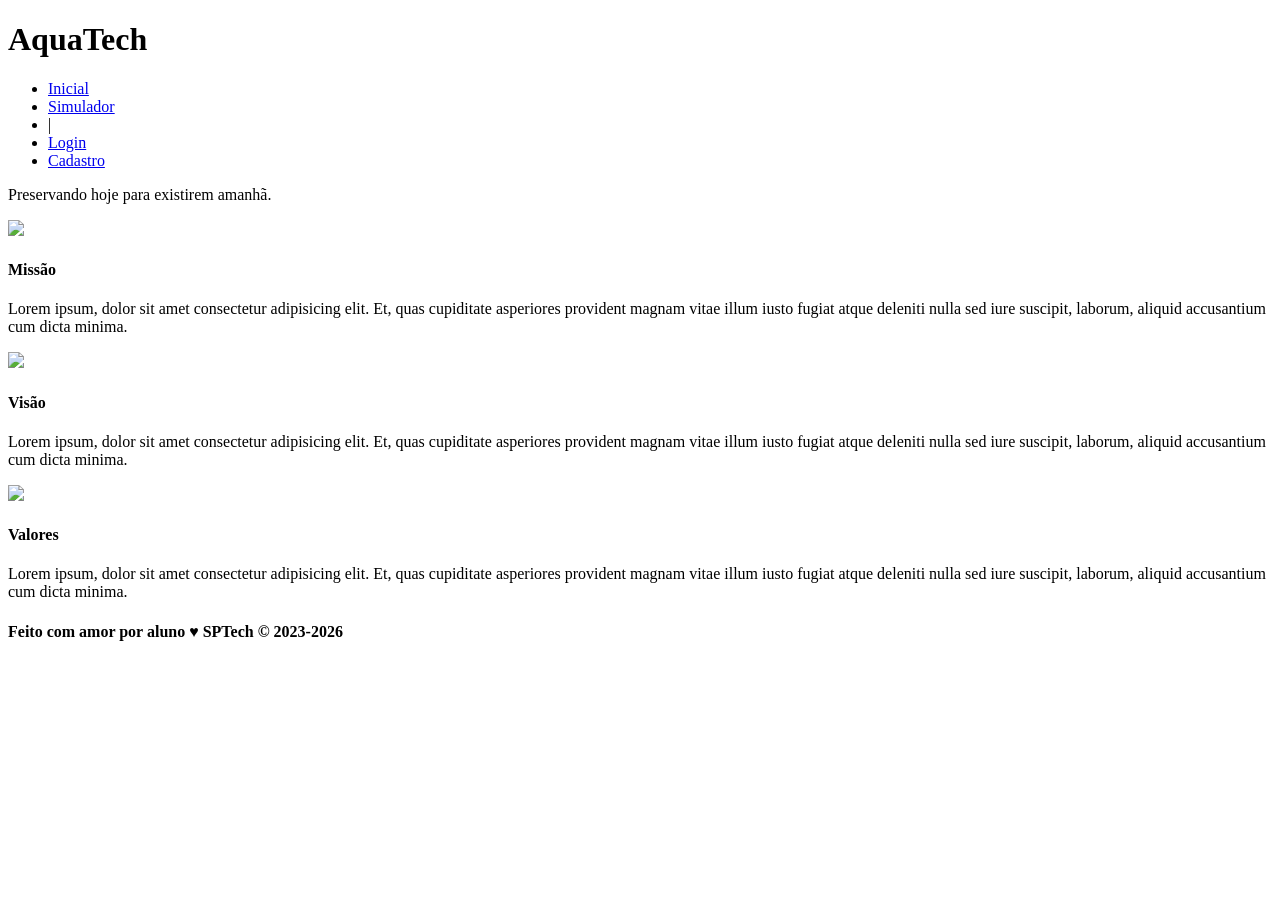
==== public/index.html @ bf9b76ac "feat: estrutura inicial do projeto" ====
<!DOCTYPE html>
<html lang="en">

<head>
    <meta charset="UTF-8">
    <meta http-equiv="X-UA-Compatible" content="IE=edge">
    <meta name="viewport" content="width=device-width, initial-scale=1.0">

    <title>AquaTech | Página Inicial</title>

    <script src="./js/sessao.js"></script>

    <link rel="stylesheet" href="./css/estilo.css">
    <link rel="icon" href="./assets/icon/favicon2.ico">
    <link rel="preconnect" href="https://fonts.gstatic.com">
</head>

<body>
    <div class="header">
      <div class="container">
        <h1 class="titulo">AquaTech</h1>
        <ul class="navbar">
          <li class="agora">
            <a href="#">Inicial</a>
          </li>
          <li>
            <a href="simulador.html">Simulador</a>
          </li>
          <li>|</li>
          <li>
            <a href="login.html">Login</a>
          </li>
          <li>
            <a href="cadastro.html">Cadastro</a>
          </li>
        </ul>
      </div>
    </div>
  
    <div class="banner">
      <div class="container">
        <p>Preservando <span>hoje</span> para existirem <span>amanhã</span>.</p>
      </div>
    </div>
  
    <div class="social">
      <div class="container">
        <div class="boxes">
          <div class="box">
            <img src="assets/imgs/planet-earth_color.png">
            <h4>Missão</h4>
            <p>Lorem ipsum, dolor sit amet consectetur adipisicing elit. Et, quas cupiditate asperiores provident magnam
              vitae illum iusto fugiat atque deleniti nulla sed iure suscipit, laborum, aliquid accusantium cum dicta
              minima.</p>
          </div>
          <div class="box">
            <img src="assets/imgs/lightbulb_color.png">
            <h4>Visão</h4>
            <p>Lorem ipsum, dolor sit amet consectetur adipisicing elit. Et, quas cupiditate asperiores provident magnam
              vitae illum iusto fugiat atque deleniti nulla sed iure suscipit, laborum, aliquid accusantium cum dicta
              minima.</p>
          </div>
          <div class="box">
            <img src="assets/imgs/growth_color.png">
            <h4>Valores</h4>
            <p>Lorem ipsum, dolor sit amet consectetur adipisicing elit. Et, quas cupiditate asperiores provident magnam
              vitae illum iusto fugiat atque deleniti nulla sed iure suscipit, laborum, aliquid accusantium cum dicta
              minima.</p>
          </div>
        </div>
      </div>
    </div>
  
    <div class="footer">
      <div class="container">
        <h4>Feito com amor por aluno &hearts; SPTech &copy; 2023-2026</h4>
      </div>
    </div>
  </body>

</html>
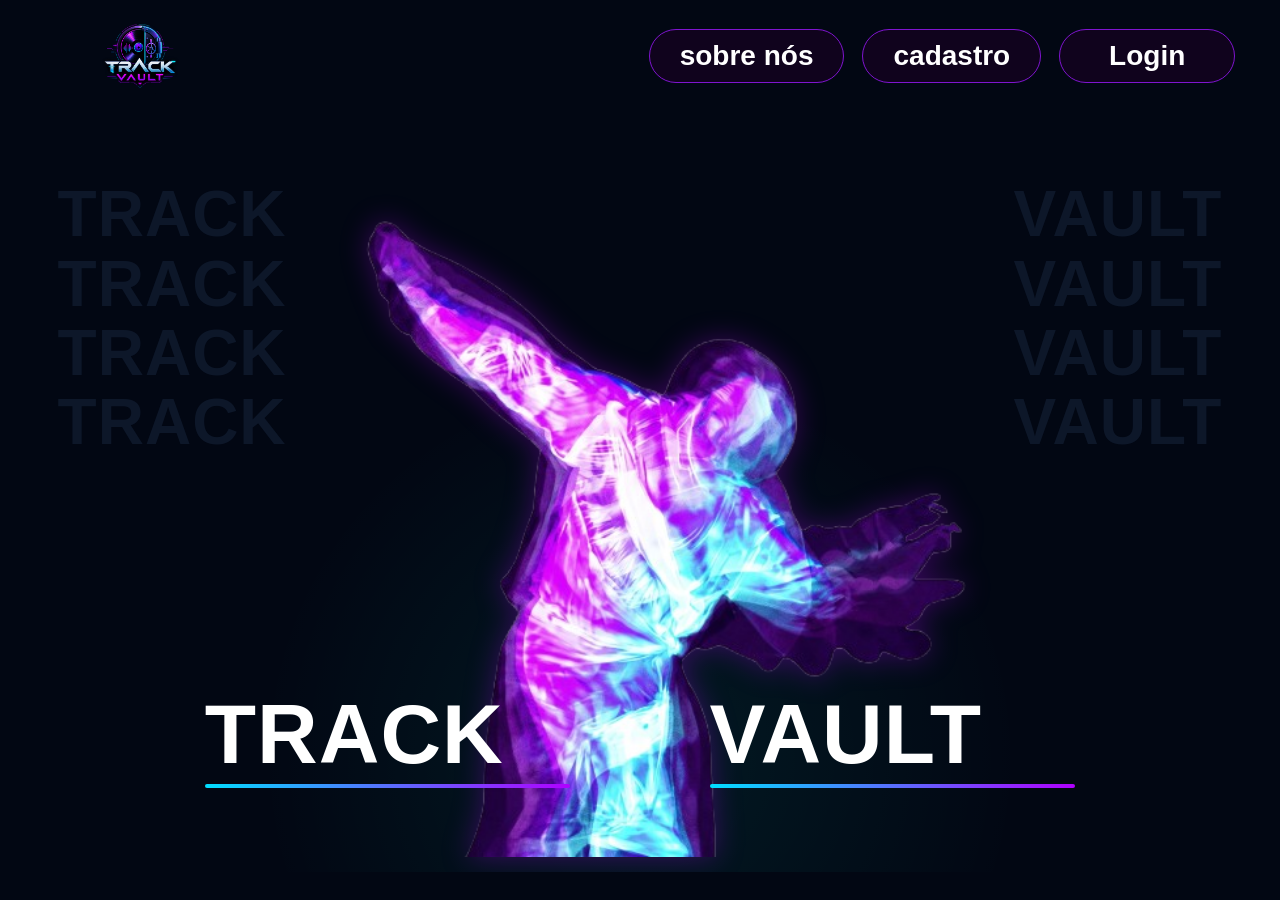
==== commit 0f769e32: "feat: cria tela home" ====
--- a/public/index.html
+++ b/public/index.html
@@ -1,81 +1,70 @@
+
 <!DOCTYPE html>
-<html lang="en">
+<html lang="pt-BR">
 
 <head>
     <meta charset="UTF-8">
-    <meta http-equiv="X-UA-Compatible" content="IE=edge">
     <meta name="viewport" content="width=device-width, initial-scale=1.0">
 
-    <title>AquaTech | Página Inicial</title>
+    <title>TrackVault | Música Eletrônica</title>
 
-    <script src="./js/sessao.js"></script>
-
-    <link rel="stylesheet" href="./css/estilo.css">
-    <link rel="icon" href="./assets/icon/favicon2.ico">
-    <link rel="preconnect" href="https://fonts.gstatic.com">
+    <link rel="stylesheet" href="css/index.css">
 </head>
 
 <body>
-    <div class="header">
-      <div class="container">
-        <h1 class="titulo">AquaTech</h1>
-        <ul class="navbar">
-          <li class="agora">
-            <a href="#">Inicial</a>
-          </li>
-          <li>
-            <a href="simulador.html">Simulador</a>
-          </li>
-          <li>|</li>
-          <li>
-            <a href="login.html">Login</a>
-          </li>
-          <li>
-            <a href="cadastro.html">Cadastro</a>
-          </li>
-        </ul>
-      </div>
-    </div>
-  
-    <div class="banner">
-      <div class="container">
-        <p>Preservando <span>hoje</span> para existirem <span>amanhã</span>.</p>
-      </div>
-    </div>
-  
-    <div class="social">
-      <div class="container">
-        <div class="boxes">
-          <div class="box">
-            <img src="assets/imgs/planet-earth_color.png">
-            <h4>Missão</h4>
-            <p>Lorem ipsum, dolor sit amet consectetur adipisicing elit. Et, quas cupiditate asperiores provident magnam
-              vitae illum iusto fugiat atque deleniti nulla sed iure suscipit, laborum, aliquid accusantium cum dicta
-              minima.</p>
-          </div>
-          <div class="box">
-            <img src="assets/imgs/lightbulb_color.png">
-            <h4>Visão</h4>
-            <p>Lorem ipsum, dolor sit amet consectetur adipisicing elit. Et, quas cupiditate asperiores provident magnam
-              vitae illum iusto fugiat atque deleniti nulla sed iure suscipit, laborum, aliquid accusantium cum dicta
-              minima.</p>
-          </div>
-          <div class="box">
-            <img src="assets/imgs/growth_color.png">
-            <h4>Valores</h4>
-            <p>Lorem ipsum, dolor sit amet consectetur adipisicing elit. Et, quas cupiditate asperiores provident magnam
-              vitae illum iusto fugiat atque deleniti nulla sed iure suscipit, laborum, aliquid accusantium cum dicta
-              minima.</p>
-          </div>
+
+    <header class="cabecalho">
+
+        <a href="index.html" class="logo">
+            <img src="assets/logo.png" alt="TrackVault">
+        </a>
+
+        <nav class="menu">
+            <a href="#sobre" class="botao-menu">sobre nós</a>
+            <a href="cadastro.html" class="botao-menu">cadastro</a>
+            <a href="login.html" class="botao-menu">Login</a>
+        </nav>
+
+    </header>
+
+    <main class="inicio">
+
+        <div class="texto-fundo texto-track">
+            TRACK<br>
+            TRACK<br>
+            TRACK<br>
+            TRACK
         </div>
-      </div>
-    </div>
-  
-    <div class="footer">
-      <div class="container">
-        <h4>Feito com amor por aluno &hearts; SPTech &copy; 2023-2026</h4>
-      </div>
-    </div>
-  </body>
 
-</html>+        <div class="texto-fundo texto-vault">
+            VAULT<br>
+            VAULT<br>
+            VAULT<br>
+            VAULT
+        </div>
+
+        <img
+            src="assets/centralImage.png"
+            alt="DJ dançando com efeitos neon"
+            class="dj"
+        >
+
+        <section class="titulo-principal">
+
+            <div class="palavra">
+                <h1>TRACK</h1>
+                <span></span>
+            </div>
+
+            <div class="palavra">
+                <h1>VAULT</h1>
+                <span></span>
+            </div>
+
+        </section>
+
+    </main>
+
+</body>
+
+</html>
--- a/public/css/index.css
+++ b/public/css/index.css
@@ -0,0 +1,265 @@
+
+* {
+    margin: 0;
+    padding: 0;
+    box-sizing: border-box;
+}
+
+html {
+    scroll-behavior: smooth;
+}
+
+body {
+    background-color: #020713;
+    color: white;
+    font-family: Arial, Helvetica, sans-serif;
+    min-height: 100vh;
+    overflow-x: hidden;
+}
+
+/* CABEÇALHO */
+
+.cabecalho {
+    width: 100%;
+    height: 112px;
+    padding: 0 3.5%;
+    display: flex;
+    align-items: center;
+    justify-content: space-between;
+    position: relative;
+    z-index: 10;
+}
+
+.logo {
+    display: flex;
+    align-items: center;
+    width: 190px;
+    height: 86px;
+}
+
+.logo img {
+    width: 100%;
+    height: 100%;
+    object-fit: contain;
+}
+
+/* MENU DE NAVEGAÇÃO */
+
+.menu {
+    display: flex;
+    align-items: center;
+    gap: 18px;
+}
+
+.botao-menu {
+    background-color: rgba(24, 3, 35, 0.65);
+    color: #ffffff;
+    text-decoration: none;
+    font-size: 28px;
+    font-weight: 700;
+    padding: 10px 30px;
+    border-radius: 32px;
+    border: 1px solid #7f14cf;
+    min-width: 176px;
+    text-align: center;
+    transition: 0.25s;
+}
+
+.botao-menu:hover {
+    background-color: rgba(97, 0, 168, 0.75);
+    box-shadow: 0 0 18px rgba(155, 0, 255, 0.9);
+    border-color: #b03fff;
+    transform: translateY(-2px);
+}
+
+/* TELA INICIAL */
+
+.inicio {
+    min-height: 338px;
+    height: calc(100vh - 112px);
+    max-height: 760px;
+    position: relative;
+    display: flex;
+    justify-content: center;
+    align-items: center;
+    overflow: hidden;
+    background:
+        radial-gradient(
+            ellipse at 50% 85%,
+            rgba(0, 255, 230, 0.08),
+            transparent 42%
+        );
+}
+
+/* PALAVRAS DECORATIVAS AO FUNDO */
+
+.texto-fundo {
+    position: absolute;
+    top: 9%;
+    font-size: clamp(34px, 5vw, 74px);
+    font-weight: 900;
+    line-height: 1.08;
+    letter-spacing: 1px;
+    color: rgba(85, 120, 175, 0.14);
+    user-select: none;
+}
+
+.texto-track {
+    left: 4.5%;
+}
+
+.texto-vault {
+    right: 4.5%;
+    text-align: right;
+}
+
+/* DJ CENTRALIZADO */
+
+.dj {
+    position: absolute;
+    z-index: 2;
+    width: min(56vw, 760px);
+    height: auto;
+    max-height: 86%;
+    bottom: 2%;
+    object-fit: contain;
+    object-position: center bottom;
+    filter: drop-shadow(0 0 14px rgba(180, 0, 255, 0.3));
+}
+
+/* TÍTULO INFERIOR */
+
+.titulo-principal {
+    position: absolute;
+    z-index: 3;
+    bottom: 11%;
+    left: 16%;
+    width: 68%;
+    display: grid;
+    grid-template-columns: 1fr 1fr;
+    gap: 16%;
+    align-items: end;
+}
+
+.palavra {
+    display: flex;
+    flex-direction: column;
+    gap: 10px;
+}
+
+.palavra h1 {
+    font-size: clamp(42px, 6.6vw, 84px);
+    font-weight: 900;
+    letter-spacing: 1px;
+    white-space: nowrap;
+    line-height: 0.95;
+}
+
+.palavra span {
+    display: block;
+    width: 100%;
+    height: 4px;
+    background: linear-gradient(90deg, #00deff 0%, #b000ff 100%);
+    border-radius: 999px;
+}
+
+/* NOTEBOOK */
+
+@media (max-width: 1200px) {
+    .cabecalho {
+        height: 102px;
+    }
+
+    .logo {
+        width: 160px;
+        height: 74px;
+    }
+
+    .botao-menu {
+        font-size: 22px;
+        min-width: 152px;
+        padding: 10px 24px;
+    }
+
+    .inicio {
+        height: calc(100vh - 102px);
+    }
+
+    .dj {
+        width: min(60vw, 690px);
+        bottom: 3%;
+    }
+
+    .titulo-principal {
+        left: 13%;
+        width: 74%;
+        bottom: 10%;
+    }
+}
+
+/* TABLET / CELULAR */
+
+@media (max-width: 900px) {
+
+    .cabecalho {
+        height: 86px;
+        padding: 0 14px;
+    }
+
+    .logo {
+        width: 116px;
+        height: 64px;
+    }
+
+    .menu {
+        gap: 8px;
+    }
+
+    .botao-menu {
+        min-width: 88px;
+        padding: 8px 14px;
+        font-size: 14px;
+        border-radius: 24px;
+    }
+
+    .inicio {
+        height: calc(100svh - 86px);
+        min-height: 520px;
+    }
+
+    .texto-fundo {
+        font-size: clamp(24px, 6vw, 34px);
+        top: 12%;
+        line-height: 1.18;
+        color: rgba(85, 120, 175, 0.11);
+    }
+
+    .texto-track {
+        left: 2%;
+    }
+
+    .texto-vault {
+        right: 2%;
+    }
+
+    .dj {
+        width: min(96vw, 560px);
+        max-height: 78%;
+        bottom: 9%;
+    }
+
+    .titulo-principal {
+        bottom: 8%;
+        left: 6%;
+        width: 88%;
+        gap: 8%;
+    }
+
+    .palavra h1 {
+        font-size: clamp(28px, 7.6vw, 46px);
+    }
+
+    .palavra span {
+        height: 3px;
+    }
+}
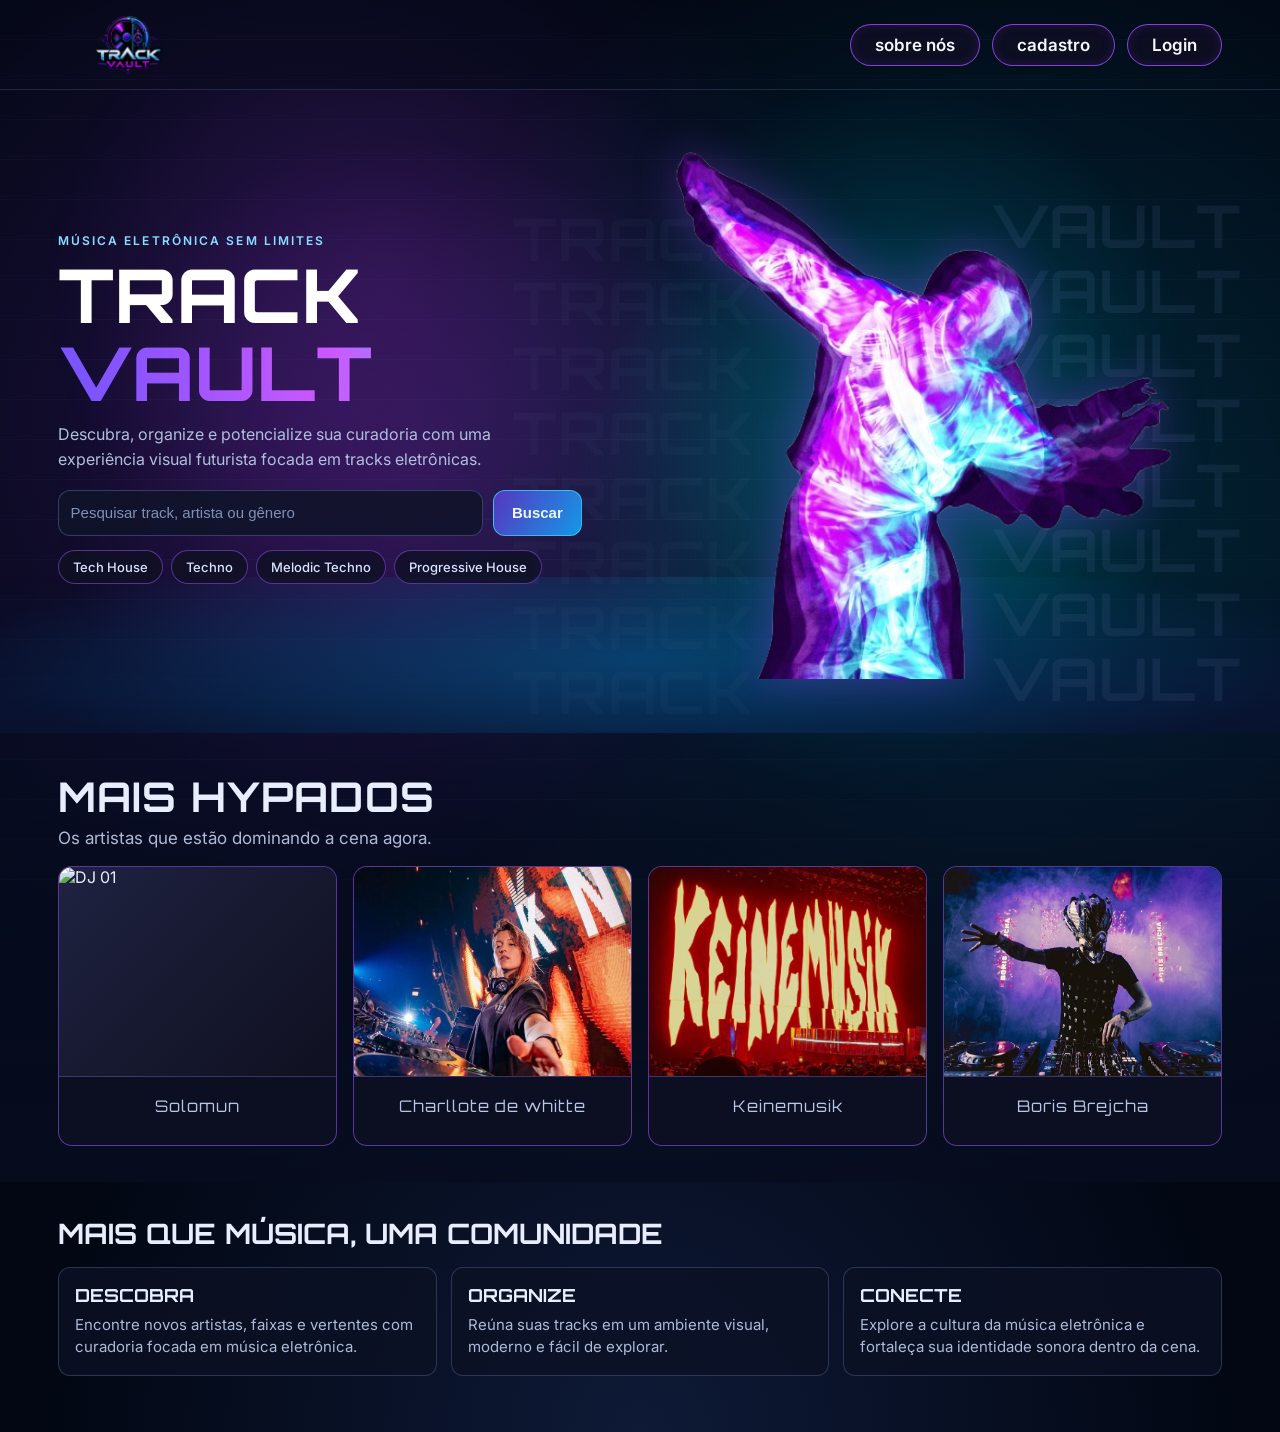
==== commit 53ca7488: "fix: update tela home" ====
--- a/public/index.html
+++ b/public/index.html
@@ -1,70 +1,158 @@
-
 <!DOCTYPE html>
 <html lang="pt-BR">
 
 <head>
-    <meta charset="UTF-8">
-    <meta name="viewport" content="width=device-width, initial-scale=1.0">
+  <meta charset="UTF-8">
+  <meta name="viewport" content="width=device-width, initial-scale=1.0">
 
-    <title>TrackVault | Música Eletrônica</title>
+  <title>TrackVault | Música Eletrônica</title>
 
-    <link rel="stylesheet" href="css/index.css">
+  <link rel="stylesheet" href="css/index.css">
 </head>
 
 <body>
 
-    <header class="cabecalho">
+  <header class="cabecalho">
 
-        <a href="index.html" class="logo">
-            <img src="assets/logo.png" alt="TrackVault">
-        </a>
+    <a href="index.html" class="logo">
+      <img src="assets/logo.png" alt="TrackVault">
+    </a>
 
-        <nav class="menu">
-            <a href="#sobre" class="botao-menu">sobre nós</a>
-            <a href="cadastro.html" class="botao-menu">cadastro</a>
-            <a href="login.html" class="botao-menu">Login</a>
-        </nav>
+    <nav class="menu">
+      <a href="#sobre" class="botao-menu">sobre nós</a>
+      <a href="cadastro.html" class="botao-menu">cadastro</a>
+      <a href="login.html" class="botao-menu">Login</a>
+    </nav>
 
-    </header>
+  </header>
 
-    <main class="inicio">
+  <main class="inicio">
 
-        <div class="texto-fundo texto-track">
-            TRACK<br>
-            TRACK<br>
-            TRACK<br>
-            TRACK
+    <div class="texto-fundo texto-track">
+      TRACK<br>
+      TRACK<br>
+      TRACK<br>
+      TRACK <br>
+       TRACK<br>
+      TRACK<br>
+      TRACK<br>
+      TRACK
+    </div>
+
+    <div class="texto-fundo texto-vault">
+      VAULT<br>
+      VAULT<br>
+      VAULT<br>
+      VAULT<br>
+      VAULT<br>
+      VAULT<br>
+      VAULT<br>
+      VAULT<br>
+    </div>
+
+    <section class="hero-conteudo">
+      <p class="selo">MÚSICA ELETRÔNICA SEM LIMITES</p>
+
+      <h1 class="titulo-principal">
+        <span class="titulo-track">TRACK</span>
+        <span class="titulo-vault">VAULT</span>
+      </h1>
+
+      <p class="descricao-hero">
+        Descubra, organize e potencialize sua curadoria com uma experiência visual futurista focada em tracks
+        eletrônicas.
+      </p>
+
+      <div class="busca-hero">
+        <input type="text" placeholder="Pesquisar track, artista ou gênero">
+        <button>Buscar</button>
+      </div>
+
+      <div class="generos-hero">
+        <a href="#">Tech House</a>
+        <a href="#">Techno</a>
+        <a href="#">Melodic Techno</a>
+        <a href="#">Progressive House</a>
+      </div>
+    </section>
+
+    <div class="hero-dj">
+      <img src="assets/centralImage.png" alt="DJ dançando com efeitos neon" class="dj">
+    </div>
+
+  </main>
+
+  <section class="secao-hypados">
+    <div class="topo-hypados">
+      <h2>MAIS HYPADOS</h2>
+      <p>Os artistas que estão dominando a cena agora.</p>
+    </div>
+
+    <div class="grade-hypados">
+
+      <article class="slot-dj">
+        <div class="slot-midia">
+          <img src="assets/solomun.jpg" alt="DJ 01" class="imagem-dj">
         </div>
+        <div class="slot-info">
+          <span>Solomun</span>
+        </div>
+      </article>
 
-        <div class="texto-fundo texto-vault">
-            VAULT<br>
-            VAULT<br>
-            VAULT<br>
-            VAULT
+
+      <article class="slot-dj">
+        <div class="slot-midia">
+          <img src="assets/charlotte.jpg" alt="DJ 02" class="imagem-dj">
         </div>
+        <div class="slot-info">
+          <span>Charllote de whitte</span>
+        </div>
+      </article>
 
-        <img
-            src="assets/centralImage.png"
-            alt="DJ dançando com efeitos neon"
-            class="dj"
-        >
 
-        <section class="titulo-principal">
+      <article class="slot-dj">
+        <div class="slot-midia">
+          <img src="assets/keinemusicneon.jpg" alt="DJ 03" class="imagem-dj">
+        </div>
+        <div class="slot-info">
+          <span>Keinemusik</span>
+        </div>
+      </article>
 
-            <div class="palavra">
-                <h1>TRACK</h1>
-                <span></span>
-            </div>
 
-            <div class="palavra">
-                <h1>VAULT</h1>
-                <span></span>
-            </div>
+      <article class="slot-dj">
+        <div class="slot-midia">
+          <img src="assets/boris.jpg" alt="DJ 03" class="imagem-dj">
+        </div>
+        <div class="slot-info">
+          <span>Boris Brejcha</span>
+        </div>
+      </article>
 
-        </section>
+    </div>
+  </section>
 
-    </main>
+  <section class="secao-institucional" id="sobre">
+    <h2>MAIS QUE MÚSICA, UMA COMUNIDADE</h2>
+
+    <div class="blocos-institucional">
+      <article class="bloco-inst">
+        <h3>DESCOBRA</h3>
+        <p>Encontre novos artistas, faixas e vertentes com curadoria focada em música eletrônica.</p>
+      </article>
+
+      <article class="bloco-inst">
+        <h3>ORGANIZE</h3>
+        <p>Reúna suas tracks em um ambiente visual, moderno e fácil de explorar.</p>
+      </article>
+
+      <article class="bloco-inst">
+        <h3>CONECTE</h3>
+        <p>Explore a cultura da música eletrônica e fortaleça sua identidade sonora dentro da cena.</p>
+      </article>
+    </div>
+  </section>
 
 </body>
 
-</html>
+</html>
--- a/public/css/index.css
+++ b/public/css/index.css
@@ -1,3 +1,4 @@
+@import url('https://fonts.googleapis.com/css2?family=Inter:wght@400;500;600;700&family=Orbitron:wght@600;700;800&display=swap');
 
 * {
     margin: 0;
@@ -5,261 +6,486 @@
     box-sizing: border-box;
 }
 
-html {
-    scroll-behavior: smooth;
-}
-
 body {
-    background-color: #020713;
-    color: white;
-    font-family: Arial, Helvetica, sans-serif;
+    font-family: 'Inter', Arial, sans-serif;
+    color: #e9eeff;
+    background:
+        radial-gradient(circle at 24% 30%, rgba(144, 55, 255, 0.18) 0%, transparent 42%),
+        radial-gradient(circle at 78% 36%, rgba(0, 211, 255, 0.17) 0%, transparent 46%),
+        radial-gradient(circle at 50% 100%, rgba(56, 91, 180, 0.22) 0%, transparent 38%),
+        #020713;
     min-height: 100vh;
     overflow-x: hidden;
 }
 
-/* CABEÇALHO */
+body::before {
+    content: "";
+    position: fixed;
+    inset: 0;
+    pointer-events: none;
+    z-index: -1;
+    background:
+        radial-gradient(circle at 68% 56%, rgba(0, 224, 255, 0.16), transparent 30%),
+        radial-gradient(circle at 32% 54%, rgba(183, 62, 255, 0.14), transparent 36%),
+        linear-gradient(transparent 97%, rgba(102, 138, 224, 0.08) 100%);
+    background-size: auto, auto, 100% 40px;
+}
+
 
 .cabecalho {
-    width: 100%;
-    height: 112px;
-    padding: 0 3.5%;
+    height: 90px;
+    padding: 6px 4.5%;
     display: flex;
     align-items: center;
     justify-content: space-between;
-    position: relative;
-    z-index: 10;
-}
+    gap: 12px;
+    border-bottom: 1px solid rgba(110, 126, 175, 0.25);
+}
+
+
 
 .logo {
-    display: flex;
-    align-items: center;
-    width: 190px;
-    height: 86px;
+    width: 140px;
+    height: 78px;
+    display: flex;
+    align-items: center;
+    flex-shrink: 0;
 }
 
 .logo img {
     width: 100%;
     height: 100%;
     object-fit: contain;
-}
-
-/* MENU DE NAVEGAÇÃO */
+    display: block;
+}
+
 
 .menu {
     display: flex;
     align-items: center;
-    gap: 18px;
+    gap: 12px;
 }
 
 .botao-menu {
-    background-color: rgba(24, 3, 35, 0.65);
-    color: #ffffff;
     text-decoration: none;
-    font-size: 28px;
-    font-weight: 700;
-    padding: 10px 30px;
-    border-radius: 32px;
-    border: 1px solid #7f14cf;
-    min-width: 176px;
-    text-align: center;
-    transition: 0.25s;
+    color: #f6f7ff;
+    font-size: 17px;
+    font-weight: 600;
+    padding: 10px 24px;
+    border-radius: 999px;
+    border: 1px solid rgba(162, 82, 255, 0.8);
+    background-color: rgba(17, 15, 36, 0.72);
+    box-shadow: inset 0 0 12px rgba(173, 67, 255, 0.14);
+    transition: .25s;
 }
 
 .botao-menu:hover {
-    background-color: rgba(97, 0, 168, 0.75);
-    box-shadow: 0 0 18px rgba(155, 0, 255, 0.9);
-    border-color: #b03fff;
-    transform: translateY(-2px);
-}
-
-/* TELA INICIAL */
+    border-color: #cf76ff;
+    box-shadow: 0 0 16px rgba(186, 54, 255, 0.32);
+    transform: translateY(-1px);
+}
 
 .inicio {
-    min-height: 338px;
-    height: calc(100vh - 112px);
-    max-height: 760px;
     position: relative;
-    display: flex;
-    justify-content: center;
+    min-height: 600px;
+    max-height: 650px;
+    padding: 30px 4.5% 36px;
+    display: grid;
+    grid-template-columns: 45% 55%;
     align-items: center;
     overflow: hidden;
+}
+
+.inicio::before {
+    content: "";
+    position: absolute;
+    left: -10%;
+    right: -10%;
+    bottom: -74px;
+    height: 230px;
     background:
-        radial-gradient(
-            ellipse at 50% 85%,
-            rgba(0, 255, 230, 0.08),
-            transparent 42%
-        );
-}
-
-/* PALAVRAS DECORATIVAS AO FUNDO */
+        radial-gradient(ellipse at 50% 36%, rgba(0, 174, 255, 0.28), transparent 62%),
+        linear-gradient(180deg, rgba(4, 11, 29, 0) 0%, rgba(9, 20, 53, 0.82) 52%, rgba(8, 16, 40, 1) 100%);
+    z-index: 0;
+}
+
+.inicio::after {
+    content: "";
+    position: absolute;
+    inset: 0;
+    pointer-events: none;
+    background:
+        radial-gradient(circle at 70% 42%, rgba(0, 219, 255, 0.16), transparent 30%),
+        radial-gradient(circle at 30% 30%, rgba(189, 66, 255, 0.14), transparent 34%);
+    z-index: 0;
+}
 
 .texto-fundo {
     position: absolute;
-    top: 9%;
-    font-size: clamp(34px, 5vw, 74px);
-    font-weight: 900;
-    line-height: 1.08;
+    top: 16%;
+    font-family: 'Orbitron', Arial, sans-serif;
+    font-weight: 700;
+    font-size: clamp(28px, 4.6vw, 68px);
+    line-height: 1.1;
+    letter-spacing: .8px;
+    color: rgba(89, 112, 159, 0.14);
+    text-transform: uppercase;
+    user-select: none;
+    z-index: 0;
+}
+
+
+.texto-track {
+    left: 40%;
+    top: 18%;
+    text-align: right;
+    opacity: 0.45;
+}
+
+.texto-vault {
+    right: 3%;
+    text-align: right;
+}
+
+
+.hero-conteudo {
+    position: relative;
+    z-index: 2;
+    max-width: 580px;
+}
+
+.selo {
+    font-size: 12px;
+    letter-spacing: 2.1px;
+    font-weight: 600;
+    color: #88dfff;
+    margin-bottom: 10px;
+}
+
+.titulo-principal {
+    display: flex;
+    flex-direction: column;
+    gap: 4px;
+    margin-bottom: 12px;
+}
+
+.titulo-principal span {
+    font-family: 'Orbitron', Arial, sans-serif;
+    text-transform: uppercase;
+    font-weight: 800;
     letter-spacing: 1px;
-    color: rgba(85, 120, 175, 0.14);
-    user-select: none;
-}
-
-.texto-track {
-    left: 4.5%;
-}
-
-.texto-vault {
-    right: 4.5%;
-    text-align: right;
-}
-
-/* DJ CENTRALIZADO */
+    line-height: 1;
+    font-size: clamp(40px, 5.8vw, 88px);
+}
+
+.titulo-track {
+    color: #ffffff;
+}
+
+.titulo-vault {
+    background: linear-gradient(92deg, #7a54ff 5%, #ce57ff 52%, #1de3ff 100%);
+    -webkit-background-clip: text;
+    background-clip: text;
+    color: transparent;
+}
+
+.descricao-hero {
+    max-width: 520px;
+    color: #b0bfdd;
+    line-height: 1.56;
+    font-size: 16px;
+    margin-bottom: 18px;
+}
+
+.busca-hero {
+    display: flex;
+    gap: 10px;
+    margin-bottom: 14px;
+}
+
+.busca-hero input {
+    flex: 1;
+    min-height: 46px;
+    border-radius: 12px;
+    border: 1px solid rgba(95, 119, 172, 0.45);
+    background-color: rgba(16, 20, 41, 0.88);
+    color: #e5ebff;
+    padding: 10px 12px;
+    font-size: 15px;
+    outline: none;
+}
+
+.busca-hero input::placeholder {
+    color: #8191b4;
+}
+
+.busca-hero button {
+    min-height: 46px;
+    padding: 0 18px;
+    border-radius: 12px;
+    border: 1px solid rgba(59, 224, 255, 0.7);
+    background: linear-gradient(120deg, rgba(90, 56, 199, 0.95), rgba(19, 159, 239, 0.95));
+    color: #eef7ff;
+    font-size: 15px;
+    font-weight: 700;
+}
+
+.generos-hero {
+    display: flex;
+    flex-wrap: wrap;
+    gap: 8px;
+}
+
+.generos-hero a {
+    text-decoration: none;
+    color: #d8e5ff;
+    font-size: 13px;
+    font-weight: 500;
+    padding: 8px 14px;
+    border-radius: 999px;
+    border: 1px solid rgba(153, 87, 255, 0.5);
+    background: rgba(15, 17, 36, 0.8);
+}
+
+.hero-dj {
+    position: relative;
+    z-index: 2;
+    height: 100%;
+    display: flex;
+    align-items: center;
+    justify-content: center;
+}
 
 .dj {
-    position: absolute;
-    z-index: 2;
-    width: min(56vw, 760px);
+    width: min(90%, 640px);
+    max-height: 94%;
     height: auto;
-    max-height: 86%;
-    bottom: 2%;
     object-fit: contain;
-    object-position: center bottom;
-    filter: drop-shadow(0 0 14px rgba(180, 0, 255, 0.3));
-}
-
-/* TÍTULO INFERIOR */
-
-.titulo-principal {
-    position: absolute;
-    z-index: 3;
-    bottom: 11%;
-    left: 16%;
-    width: 68%;
+    filter: drop-shadow(0 0 22px rgba(150, 61, 255, 0.34));
+}
+
+.secao-hypados {
+    padding: 38px 4.5% 36px;
+    background: linear-gradient(180deg, rgba(9, 17, 43, 0.35), rgba(7, 13, 31, 0.85));
+}
+
+.topo-hypados {
+    margin-bottom: 18px;
+}
+
+.topo-hypados h2 {
+    font-family: 'Orbitron', Arial, sans-serif;
+    font-weight: 700;
+    letter-spacing: 1.1px;
+    font-size: clamp(30px, 3.2vw, 50px);
+    margin-bottom: 6px;
+}
+
+.topo-hypados p {
+    color: #aebad6;
+    font-size: 17px;
+}
+
+.grade-hypados {
     display: grid;
-    grid-template-columns: 1fr 1fr;
-    gap: 16%;
-    align-items: end;
-}
-
-.palavra {
-    display: flex;
-    flex-direction: column;
-    gap: 10px;
-}
-
-.palavra h1 {
-    font-size: clamp(42px, 6.6vw, 84px);
-    font-weight: 900;
+    grid-template-columns: repeat(4, minmax(0, 1fr));
+    gap: 16px;
+}
+
+
+.slot-dj {
+    height: 280px;
+    border: 1px solid rgba(156, 88, 255, 0.55);
+    border-radius: 14px;
+    overflow: hidden;
+    background: rgba(14, 16, 35, 0.92);
+}
+
+.slot-midia {
+    height: 210px;
+    overflow: hidden;
+    background: linear-gradient(135deg, #1f2241, #0f1020);
+    border-bottom: 1px solid rgba(125, 104, 196, 0.32);
+}
+
+.imagem-dj {
+    width: 100%;
+    height: 100%;
+    object-fit: cover;
+    object-position: center;
+    display: block;
+}
+
+
+.slot-info {
+    min-height: 58px;
+    display: flex;
+    align-items: center;
+    justify-content: center;
+}
+
+.slot-info span {
+    font-family: 'Orbitron', Arial, sans-serif;
+    color: #b8c5e4;
     letter-spacing: 1px;
-    white-space: nowrap;
-    line-height: 0.95;
-}
-
-.palavra span {
-    display: block;
-    width: 100%;
-    height: 4px;
-    background: linear-gradient(90deg, #00deff 0%, #b000ff 100%);
-    border-radius: 999px;
-}
-
-/* NOTEBOOK */
+}
+
+.secao-institucional {
+    padding: 34px 4.5% 56px;
+}
+
+.secao-institucional h2 {
+    font-family: 'Orbitron', Arial, sans-serif;
+    font-weight: 700;
+    font-size: clamp(24px, 2.2vw, 38px);
+    margin-bottom: 16px;
+}
+
+.blocos-institucional {
+    display: grid;
+    grid-template-columns: repeat(3, minmax(0, 1fr));
+    gap: 14px;
+}
+
+.bloco-inst {
+    border-radius: 12px;
+    border: 1px solid rgba(112, 124, 171, 0.35);
+    background: rgba(12, 17, 36, 0.78);
+    padding: 16px;
+}
+
+.bloco-inst h3 {
+    font-family: 'Orbitron', Arial, sans-serif;
+    font-size: 18px;
+    margin-bottom: 8px;
+    color: #e7f0ff;
+}
+
+.bloco-inst p {
+    color: #acbad7;
+    line-height: 1.52;
+    font-size: 15px;
+}
 
 @media (max-width: 1200px) {
+    .inicio {
+        min-height: 560px;
+    }
+
+    .titulo-principal span {
+        font-size: clamp(38px, 5.2vw, 74px);
+    }
+}
+
+@media (max-width: 960px) {
     .cabecalho {
-        height: 102px;
+        min-height: 84px;
+        padding: 14px;
     }
 
     .logo {
-        width: 160px;
-        height: 74px;
+        width: 126px;
     }
 
     .botao-menu {
-        font-size: 22px;
-        min-width: 152px;
-        padding: 10px 24px;
+        font-size: 14px;
+        padding: 8px 13px;
     }
 
     .inicio {
-        height: calc(100vh - 102px);
+        max-height: none;
+        min-height: 760px;
+        grid-template-columns: 1fr;
+        gap: 24px;
+        padding: 20px 14px 30px;
+    }
+
+    .hero-conteudo {
+        max-width: 560px;
+    }
+
+    .hero-dj {
+        min-height: 280px;
     }
 
     .dj {
-        width: min(60vw, 690px);
-        bottom: 3%;
-    }
-
-    .titulo-principal {
-        left: 13%;
-        width: 74%;
-        bottom: 10%;
-    }
-}
-
-/* TABLET / CELULAR */
-
-@media (max-width: 900px) {
-
+        width: min(88vw, 520px);
+        max-height: 420px;
+    }
+
+    .texto-fundo {
+        top: 22%;
+        font-size: clamp(22px, 7vw, 40px);
+        color: rgba(89, 112, 159, 0.11);
+    }
+
+    .grade-hypados {
+        grid-template-columns: repeat(2, minmax(0, 1fr));
+    }
+
+    .blocos-institucional {
+        grid-template-columns: 1fr;
+    }
+}
+
+@media (max-width: 640px) {
     .cabecalho {
-        height: 86px;
-        padding: 0 14px;
-    }
-
-    .logo {
-        width: 116px;
-        height: 64px;
+        flex-direction: column;
+        align-items: flex-start;
+        gap: 10px;
     }
 
     .menu {
+        width: 100%;
         gap: 8px;
     }
 
     .botao-menu {
-        min-width: 88px;
-        padding: 8px 14px;
+        flex: 1;
+        text-align: center;
+        padding: 8px 6px;
+        font-size: 12px;
+    }
+
+    .inicio {
+        min-height: 690px;
+    }
+
+    .selo {
+        font-size: 11px;
+        letter-spacing: 1.5px;
+    }
+
+    .titulo-principal span {
+        font-size: clamp(34px, 11vw, 56px);
+    }
+
+    .descricao-hero {
         font-size: 14px;
-        border-radius: 24px;
-    }
-
-    .inicio {
-        height: calc(100svh - 86px);
-        min-height: 520px;
+    }
+
+    .busca-hero {
+        flex-direction: column;
+    }
+
+    .busca-hero input,
+    .busca-hero button {
+        width: 100%;
     }
 
     .texto-fundo {
-        font-size: clamp(24px, 6vw, 34px);
-        top: 12%;
-        line-height: 1.18;
-        color: rgba(85, 120, 175, 0.11);
-    }
-
-    .texto-track {
-        left: 2%;
-    }
-
-    .texto-vault {
-        right: 2%;
+        font-size: clamp(18px, 7vw, 28px);
     }
 
     .dj {
-        width: min(96vw, 560px);
-        max-height: 78%;
-        bottom: 9%;
-    }
-
-    .titulo-principal {
-        bottom: 8%;
-        left: 6%;
-        width: 88%;
-        gap: 8%;
-    }
-
-    .palavra h1 {
-        font-size: clamp(28px, 7.6vw, 46px);
-    }
-
-    .palavra span {
-        height: 3px;
-    }
-}
+        width: min(96vw, 420px);
+    }
+
+    .topo-hypados p {
+        font-size: 15px;
+    }
+
+    .grade-hypados {
+        grid-template-columns: 1fr;
+    }
+}
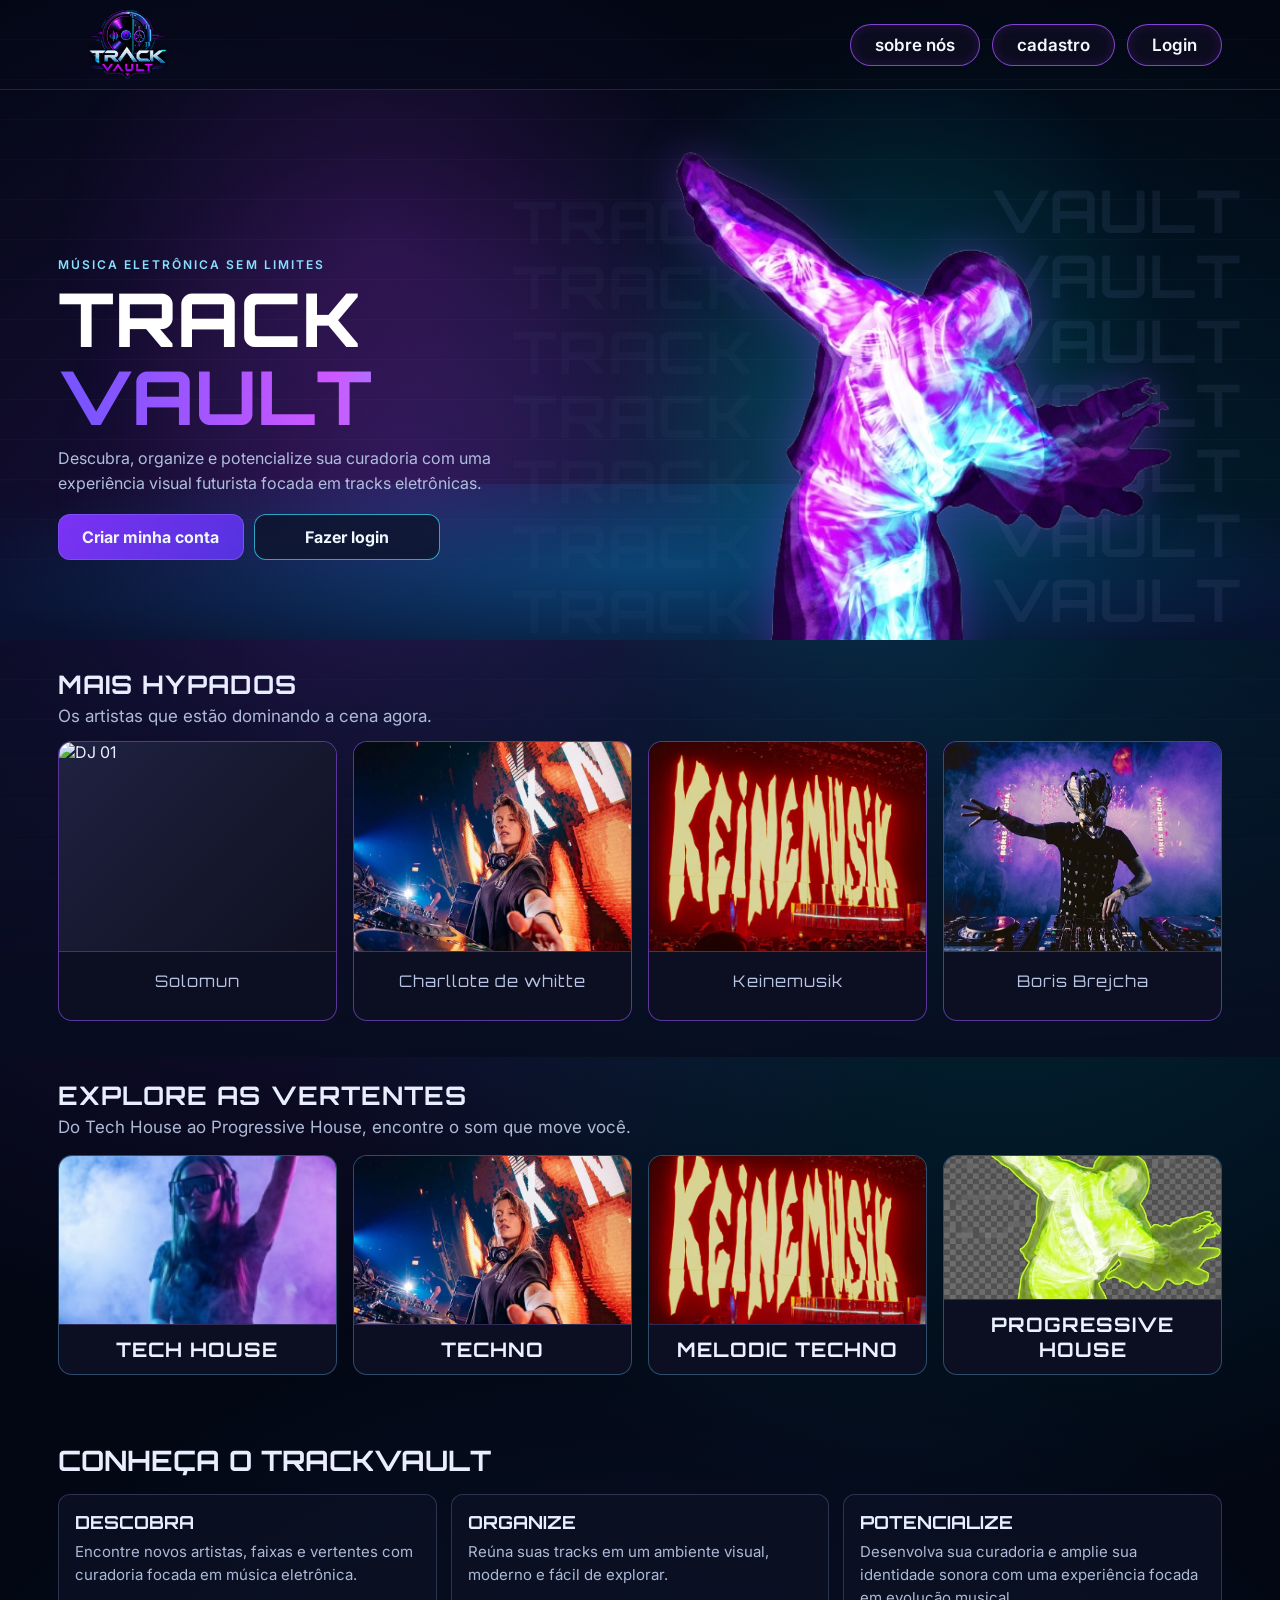
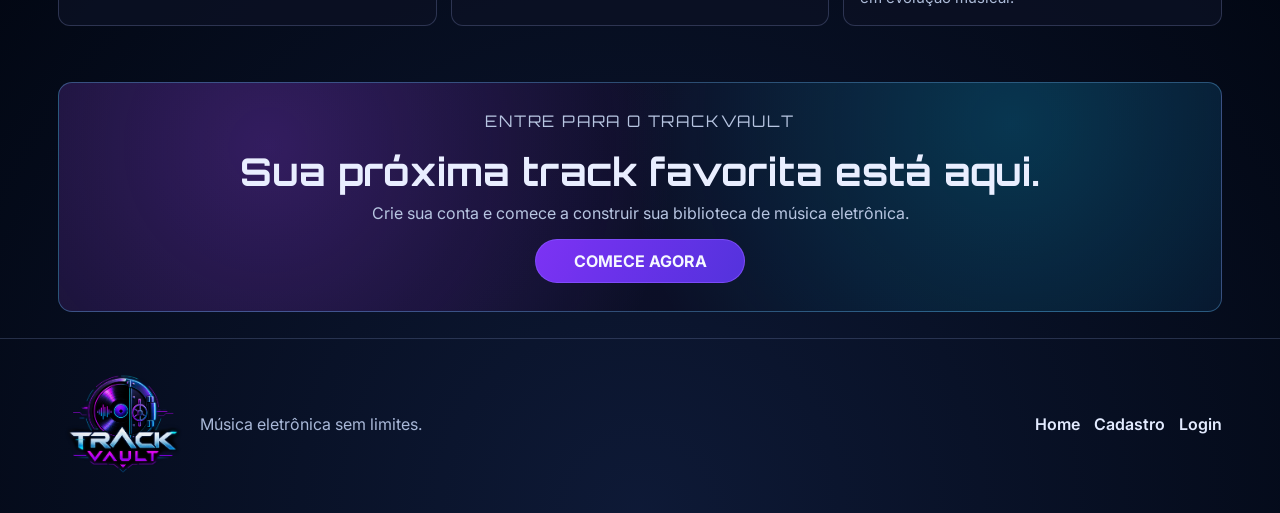
==== commit 1565fad7: "feat: implementa cadastro e login integrado ao banco MySQL" ====
--- a/public/index.html
+++ b/public/index.html
@@ -12,6 +12,10 @@
 
 <body>
 
+  <!-- =======================================
+       CABEÇALHO
+       Logo e navegação principal da Home
+  ======================================== -->
   <header class="cabecalho">
 
     <a href="index.html" class="logo">
@@ -26,6 +30,10 @@
 
   </header>
 
+  <!-- =======================================
+       HERO (SEÇÃO INICIAL)
+       Apresentação principal + imagem do DJ
+  ======================================== -->
   <main class="inicio">
 
     <div class="texto-fundo texto-track">
@@ -63,16 +71,10 @@
         eletrônicas.
       </p>
 
-      <div class="busca-hero">
-        <input type="text" placeholder="Pesquisar track, artista ou gênero">
-        <button>Buscar</button>
-      </div>
-
-      <div class="generos-hero">
-        <a href="#">Tech House</a>
-        <a href="#">Techno</a>
-        <a href="#">Melodic Techno</a>
-        <a href="#">Progressive House</a>
+      <!-- Ações principais solicitadas: sem barra de busca -->
+      <div class="hero-acoes">
+        <a href="cadastro.html" class="botao-cta botao-cta-primario">Criar minha conta</a>
+        <a href="login.html" class="botao-cta botao-cta-secundario">Fazer login</a>
       </div>
     </section>
 
@@ -82,6 +84,9 @@
 
   </main>
 
+  <!-- =======================================
+       SEÇÃO: MAIS HYPADOS (MANTIDA)
+  ======================================== -->
   <section class="secao-hypados">
     <div class="topo-hypados">
       <h2>MAIS HYPADOS</h2>
@@ -132,8 +137,53 @@
     </div>
   </section>
 
+  <!-- =======================================
+       SEÇÃO: EXPLORE AS VERTENTES
+  ======================================== -->
+  <section class="secao-vertentes">
+    <div class="topo-vertentes">
+      <h2>EXPLORE AS VERTENTES</h2>
+      <p>Do Tech House ao Progressive House, encontre o som que move você.</p>
+    </div>
+
+    <div class="grade-vertentes">
+      <article class="card-vertente">
+        <div class="capa-vertente">
+          <img src="assets/djslot2.png" alt="Tech House">
+        </div>
+        <h3>TECH HOUSE</h3>
+      </article>
+
+      <article class="card-vertente">
+        <div class="capa-vertente">
+          <img src="assets/charlotte.jpg" alt="Techno">
+        </div>
+        <h3>TECHNO</h3>
+      </article>
+
+      <article class="card-vertente">
+        <div class="capa-vertente">
+          <img src="assets/keinemusicneon.jpg" alt="Melodic Techno">
+        </div>
+        <h3>MELODIC TECHNO</h3>
+      </article>
+
+      <article class="card-vertente">
+        <div class="capa-vertente">
+          <img src="assets/central.jpg" alt="Progressive House">
+        </div>
+        <h3>PROGRESSIVE HOUSE</h3>
+      </article>
+    </div>
+  </section>
+
+  
+
+  <!-- =======================================
+       SEÇÃO: CONHEÇA O TRACKVAULT
+  ======================================== -->
   <section class="secao-institucional" id="sobre">
-    <h2>MAIS QUE MÚSICA, UMA COMUNIDADE</h2>
+    <h2>CONHEÇA O TRACKVAULT</h2>
 
     <div class="blocos-institucional">
       <article class="bloco-inst">
@@ -147,12 +197,40 @@
       </article>
 
       <article class="bloco-inst">
-        <h3>CONECTE</h3>
-        <p>Explore a cultura da música eletrônica e fortaleça sua identidade sonora dentro da cena.</p>
-      </article>
-    </div>
-  </section>
+        <h3>POTENCIALIZE</h3>
+        <p>Desenvolva sua curadoria e amplie sua identidade sonora com uma experiência focada em evolução musical.</p>
+      </article>
+    </div>
+  </section>
+
+
+  <!-- =======================================
+       BANNER DE CADASTRO
+  ======================================== -->
+  <section class="banner-cadastro">
+    <p class="banner-cadastro-selo">ENTRE PARA O TRACKVAULT</p>
+    <h2>Sua próxima track favorita está aqui.</h2>
+    <p>Crie sua conta e comece a construir sua biblioteca de música eletrônica.</p>
+    <a href="cadastro.html" class="banner-cadastro-botao">COMECE AGORA</a>
+  </section>
+
+
+  <!-- =======================================
+       FOOTER
+  ======================================== -->
+  <footer class="rodape-home">
+    <div class="rodape-logo">
+      <img src="assets/logo.png" alt="TrackVault">
+      <span>Música eletrônica sem limites.</span>
+    </div>
+
+    <div class="rodape-links">
+      <a href="index.html">Home</a>
+      <a href="cadastro.html">Cadastro</a>
+      <a href="login.html">Login</a>
+    </div>
+  </footer>
 
 </body>
 
-</html>+</html>
--- a/public/css/index.css
+++ b/public/css/index.css
@@ -1,11 +1,18 @@
+/* ==========================================
+   IMPORTAÇÃO DE FONTES
+   Orbitron: títulos futuristas
+   Inter: textos e navegação
+========================================== */
 @import url('https://fonts.googleapis.com/css2?family=Inter:wght@400;500;600;700&family=Orbitron:wght@600;700;800&display=swap');
 
+/* RESET GLOBAL */
 * {
     margin: 0;
     padding: 0;
     box-sizing: border-box;
 }
 
+/* FUNDO BASE + COR GERAL DA HOME */
 body {
     font-family: 'Inter', Arial, sans-serif;
     color: #e9eeff;
@@ -18,6 +25,7 @@
     overflow-x: hidden;
 }
 
+/* CAMADA EXTRA DE FUNDO COM ::before */
 body::before {
     content: "";
     position: fixed;
@@ -30,8 +38,7 @@
         linear-gradient(transparent 97%, rgba(102, 138, 224, 0.08) 100%);
     background-size: auto, auto, 100% 40px;
 }
-
-
+/* CABEÇALHO: flex alinha logo e menu na mesma linha */
 .cabecalho {
     height: 90px;
     padding: 6px 4.5%;
@@ -42,8 +49,7 @@
     border-bottom: 1px solid rgba(110, 126, 175, 0.25);
 }
 
-
-
+/* LOGO */
 .logo {
     width: 140px;
     height: 78px;
@@ -52,20 +58,23 @@
     flex-shrink: 0;
 }
 
+/* Mantém a imagem da logo proporcional */
 .logo img {
     width: 100%;
-    height: 100%;
+    height: 120%;
     object-fit: contain;
     display: block;
 }
 
 
+/* MENU DE NAVEGAÇÃO */
 .menu {
     display: flex;
     align-items: center;
     gap: 12px;
 }
 
+/* BOTÕES DO MENU */
 .botao-menu {
     text-decoration: none;
     color: #f6f7ff;
@@ -79,16 +88,18 @@
     transition: .25s;
 }
 
+/* Efeito ao passar o mouse */
 .botao-menu:hover {
     border-color: #cf76ff;
     box-shadow: 0 0 16px rgba(186, 54, 255, 0.32);
     transform: translateY(-1px);
 }
 
+/* HERO: seção principal com conteúdo e imagem */
 .inicio {
     position: relative;
-    min-height: 600px;
-    max-height: 650px;
+    min-height: 500px;
+    max-height: 550px;
     padding: 30px 4.5% 36px;
     display: grid;
     grid-template-columns: 45% 55%;
@@ -96,6 +107,7 @@
     overflow: hidden;
 }
 
+/* ::before cria camada de profundidade na base do hero */
 .inicio::before {
     content: "";
     position: absolute;
@@ -109,6 +121,7 @@
     z-index: 0;
 }
 
+/* ::after adiciona brilhos suaves atrás do conteúdo */
 .inicio::after {
     content: "";
     position: absolute;
@@ -120,6 +133,7 @@
     z-index: 0;
 }
 
+/* Textos decorativos de fundo (baixa opacidade) */
 .texto-fundo {
     position: absolute;
     top: 16%;
@@ -148,6 +162,7 @@
 }
 
 
+/* Coluna de textos principais do hero */
 .hero-conteudo {
     position: relative;
     z-index: 2;
@@ -162,6 +177,7 @@
     margin-bottom: 10px;
 }
 
+/* Título principal em duas linhas */
 .titulo-principal {
     display: flex;
     flex-direction: column;
@@ -169,6 +185,7 @@
     margin-bottom: 12px;
 }
 
+/* clamp() limita o tamanho mínimo/ideal/máximo do título */
 .titulo-principal span {
     font-family: 'Orbitron', Arial, sans-serif;
     text-transform: uppercase;
@@ -197,56 +214,47 @@
     margin-bottom: 18px;
 }
 
-.busca-hero {
+/* ==========================================
+   AÇÕES DA HERO (BOTÕES PRINCIPAIS)
+========================================== */
+.hero-acoes {
     display: flex;
     gap: 10px;
-    margin-bottom: 14px;
-}
-
-.busca-hero input {
-    flex: 1;
+    flex-wrap: wrap;
+}
+
+.botao-cta {
     min-height: 46px;
-    border-radius: 12px;
-    border: 1px solid rgba(95, 119, 172, 0.45);
-    background-color: rgba(16, 20, 41, 0.88);
-    color: #e5ebff;
-    padding: 10px 12px;
-    font-size: 15px;
-    outline: none;
-}
-
-.busca-hero input::placeholder {
-    color: #8191b4;
-}
-
-.busca-hero button {
-    min-height: 46px;
+    min-width: 186px;
+    display: inline-flex;
+    align-items: center;
+    justify-content: center;
+    text-decoration: none;
+    font-weight: 700;
+    font-size: 16px;
     padding: 0 18px;
     border-radius: 12px;
+    transition: .25s;
+}
+
+.botao-cta-primario {
+    border: 1px solid rgba(139, 86, 255, 0.7);
+    background: linear-gradient(120deg, rgba(130, 53, 255, 0.95), rgba(88, 52, 230, 0.95));
+    color: #eef7ff;
+}
+
+.botao-cta-secundario {
     border: 1px solid rgba(59, 224, 255, 0.7);
-    background: linear-gradient(120deg, rgba(90, 56, 199, 0.95), rgba(19, 159, 239, 0.95));
-    color: #eef7ff;
-    font-size: 15px;
-    font-weight: 700;
-}
-
-.generos-hero {
-    display: flex;
-    flex-wrap: wrap;
-    gap: 8px;
-}
-
-.generos-hero a {
-    text-decoration: none;
-    color: #d8e5ff;
-    font-size: 13px;
-    font-weight: 500;
-    padding: 8px 14px;
-    border-radius: 999px;
-    border: 1px solid rgba(153, 87, 255, 0.5);
-    background: rgba(15, 17, 36, 0.8);
-}
-
+    background: rgba(15, 22, 46, 0.85);
+    color: #eff7ff;
+}
+
+.botao-cta:hover {
+    transform: translateY(-2px);
+    box-shadow: 0 0 16px rgba(146, 69, 255, 0.35);
+}
+
+/* Área direita do hero que centraliza a imagem do DJ */
 .hero-dj {
     position: relative;
     z-index: 2;
@@ -264,20 +272,21 @@
     filter: drop-shadow(0 0 22px rgba(150, 61, 255, 0.34));
 }
 
+/* SEÇÃO: MAIS HYPADOS */
 .secao-hypados {
-    padding: 38px 4.5% 36px;
+    padding: 28px 4.5% 36px;
     background: linear-gradient(180deg, rgba(9, 17, 43, 0.35), rgba(7, 13, 31, 0.85));
 }
 
 .topo-hypados {
-    margin-bottom: 18px;
+    margin-bottom: 15px;
 }
 
 .topo-hypados h2 {
     font-family: 'Orbitron', Arial, sans-serif;
     font-weight: 700;
     letter-spacing: 1.1px;
-    font-size: clamp(30px, 3.2vw, 50px);
+    font-size: clamp(20px, 2vw, 30px);
     margin-bottom: 6px;
 }
 
@@ -286,6 +295,7 @@
     font-size: 17px;
 }
 
+/* Grid de 4 colunas no desktop */
 .grade-hypados {
     display: grid;
     grid-template-columns: repeat(4, minmax(0, 1fr));
@@ -293,6 +303,7 @@
 }
 
 
+/* Card vazio para futuras imagens dos DJs */
 .slot-dj {
     height: 280px;
     border: 1px solid rgba(156, 88, 255, 0.55);
@@ -301,6 +312,7 @@
     background: rgba(14, 16, 35, 0.92);
 }
 
+/* Área superior reservada para imagem do DJ */
 .slot-midia {
     height: 210px;
     overflow: hidden;
@@ -330,6 +342,70 @@
     letter-spacing: 1px;
 }
 
+/* ==========================================
+   SEÇÃO: EXPLORE AS VERTENTES
+========================================== */
+.secao-vertentes {
+    padding: 22px 4.5% 34px;
+}
+
+.topo-vertentes {
+    margin-bottom: 18px;
+}
+
+.topo-vertentes h2 {
+    font-family: 'Orbitron', Arial, sans-serif;
+    font-weight: 700;
+    letter-spacing: 1.1px;
+    font-size: clamp(20px, 2vw, 30px);
+    margin-bottom: 6px;
+}
+
+.topo-vertentes p {
+    color: #aebad6;
+    font-size: 17px;
+}
+
+.grade-vertentes {
+    display: grid;
+    grid-template-columns: repeat(4, minmax(0, 1fr));
+    gap: 16px;
+}
+
+.card-vertente {
+    height: 220px;
+    border: 1px solid rgba(112, 200, 255, 0.34);
+    border-radius: 14px;
+    overflow: hidden;
+    background: rgba(14, 16, 35, 0.92);
+    display: flex;
+    flex-direction: column;
+    justify-content: space-between;
+}
+
+.capa-vertente {
+    height: 170px;
+    overflow: hidden;
+    border-bottom: 1px solid rgba(125, 104, 196, 0.32);
+}
+
+.capa-vertente img {
+    width: 100%;
+    height: 100%;
+    object-fit: cover;
+    display: block;
+}
+
+.card-vertente h3 {
+    font-family: 'Orbitron', Arial, sans-serif;
+    font-size: 20px;
+    letter-spacing: 1px;
+    text-align: center;
+    padding: 12px;
+    color: #eaf1ff;
+}
+
+/* SEÇÃO INSTITUCIONAL */
 .secao-institucional {
     padding: 34px 4.5% 56px;
 }
@@ -341,6 +417,7 @@
     margin-bottom: 16px;
 }
 
+/* 3 blocos lado a lado no desktop */
 .blocos-institucional {
     display: grid;
     grid-template-columns: repeat(3, minmax(0, 1fr));
@@ -367,6 +444,93 @@
     font-size: 15px;
 }
 
+/* ==========================================
+   BANNER DE CADASTRO
+========================================== */
+.banner-cadastro {
+    margin: 0 4.5% 26px;
+    border: 1px solid rgba(108, 193, 255, 0.35);
+    border-radius: 14px;
+    padding: 28px 24px;
+    text-align: center;
+    background:
+        radial-gradient(circle at 18% 28%, rgba(155, 69, 255, 0.26), transparent 42%),
+        radial-gradient(circle at 82% 18%, rgba(0, 217, 255, 0.2), transparent 40%),
+        linear-gradient(130deg, rgba(17, 16, 42, 0.95), rgba(8, 14, 36, 0.95));
+}
+
+.banner-cadastro-selo {
+    font-family: 'Orbitron', Arial, sans-serif;
+    letter-spacing: 1.8px;
+    color: #6ce0ff;
+    margin-bottom: 8px;
+}
+
+.banner-cadastro h2 {
+    font-family: 'Orbitron', Arial, sans-serif;
+    font-size: clamp(28px, 3vw, 46px);
+    margin-bottom: 8px;
+}
+
+.banner-cadastro p {
+    color: #b7c5e1;
+    margin-bottom: 16px;
+}
+
+.banner-cadastro-botao {
+    display: inline-flex;
+    align-items: center;
+    justify-content: center;
+    min-height: 44px;
+    min-width: 210px;
+    border-radius: 999px;
+    text-decoration: none;
+    font-weight: 700;
+    border: 1px solid rgba(132, 83, 255, 0.75);
+    background: linear-gradient(120deg, rgba(130, 53, 255, 0.95), rgba(88, 52, 230, 0.95));
+    color: #f5f8ff;
+}
+
+/* ==========================================
+   FOOTER
+========================================== */
+.rodape-home {
+    border-top: 1px solid rgba(100, 115, 159, 0.35);
+    padding: 20px 4.5% 24px;
+    display: flex;
+    justify-content: space-between;
+    align-items: center;
+    gap: 16px;
+    flex-wrap: wrap;
+}
+
+.rodape-logo {
+    display: flex;
+    align-items: center;
+    gap: 12px;
+}
+
+.rodape-logo img {
+    width: 130px;
+    height: auto;
+}
+
+.rodape-logo span {
+    color: #a9b8d8;
+}
+
+.rodape-links {
+    display: flex;
+    gap: 14px;
+}
+
+.rodape-links a {
+    text-decoration: none;
+    color: #e3ebff;
+    font-weight: 600;
+}
+
+/* RESPONSIVIDADE: desktop menor */
 @media (max-width: 1200px) {
     .inicio {
         min-height: 560px;
@@ -377,6 +541,7 @@
     }
 }
 
+/* RESPONSIVIDADE: tablet */
 @media (max-width: 960px) {
     .cabecalho {
         min-height: 84px;
@@ -423,11 +588,16 @@
         grid-template-columns: repeat(2, minmax(0, 1fr));
     }
 
+    .grade-vertentes {
+        grid-template-columns: repeat(2, minmax(0, 1fr));
+    }
+
     .blocos-institucional {
         grid-template-columns: 1fr;
     }
 }
 
+/* RESPONSIVIDADE: celular */
 @media (max-width: 640px) {
     .cabecalho {
         flex-direction: column;
@@ -464,12 +634,12 @@
         font-size: 14px;
     }
 
-    .busca-hero {
+    .hero-acoes {
         flex-direction: column;
-    }
-
-    .busca-hero input,
-    .busca-hero button {
+        align-items: stretch;
+    }
+
+    .botao-cta {
         width: 100%;
     }
 
@@ -488,4 +658,13 @@
     .grade-hypados {
         grid-template-columns: 1fr;
     }
-}
+
+    .grade-vertentes {
+        grid-template-columns: 1fr;
+    }
+
+    .rodape-home {
+        flex-direction: column;
+        align-items: flex-start;
+    }
+}
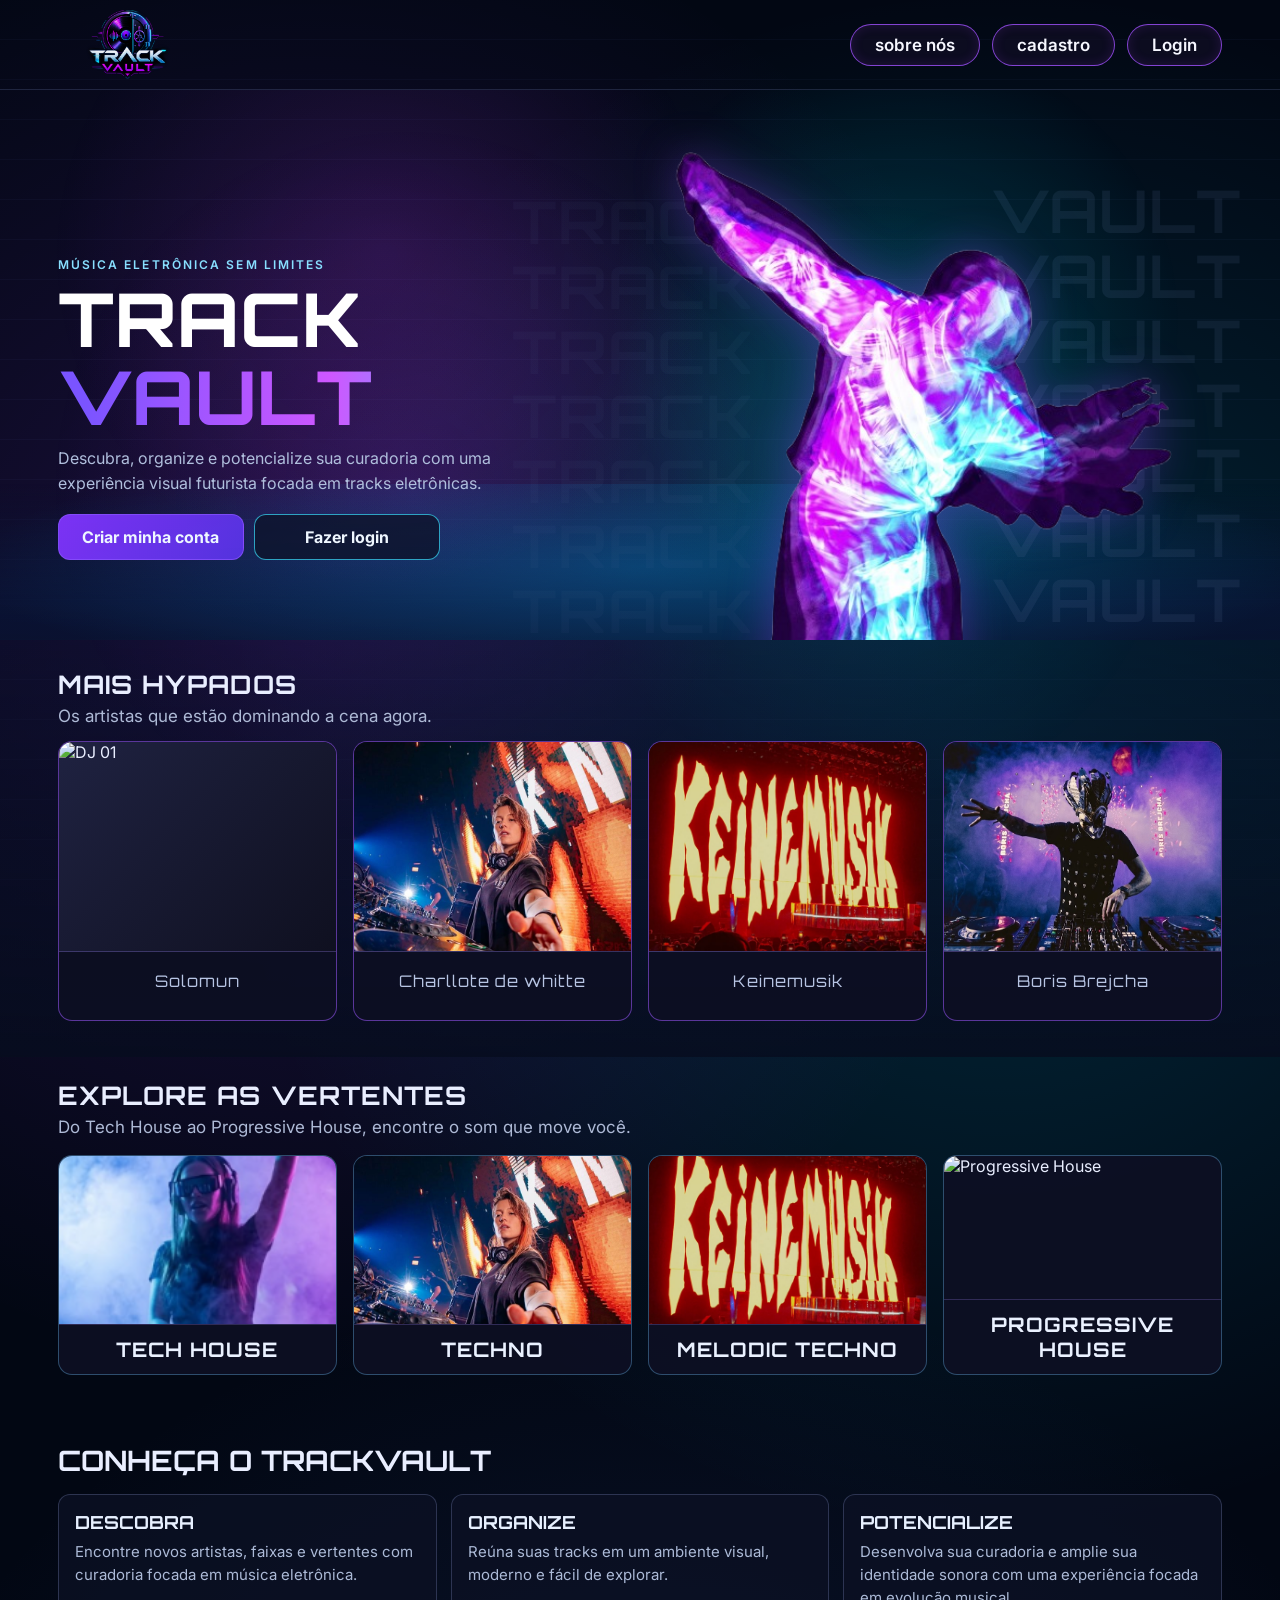
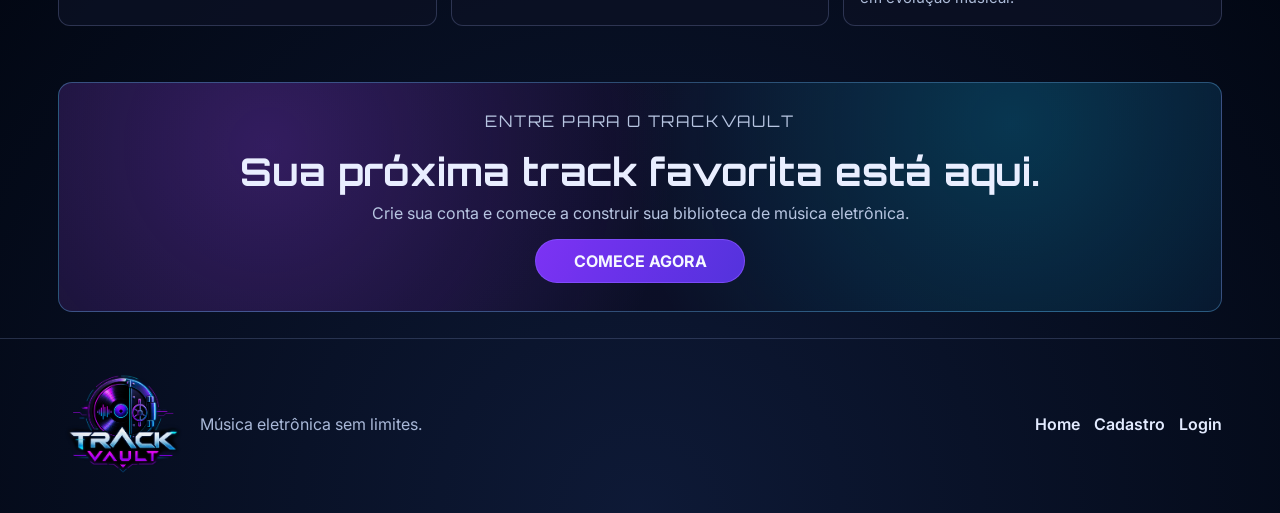
==== commit d7594bb6: "style: ajustar CSS das telas de login e cadastro" ====
--- a/public/index.html
+++ b/public/index.html
@@ -6,6 +6,7 @@
   <meta name="viewport" content="width=device-width, initial-scale=1.0">
 
   <title>TrackVault | Música Eletrônica</title>
+  <link rel="icon" href="assets/logo.png" />
 
   <link rel="stylesheet" href="css/index.css">
 </head>
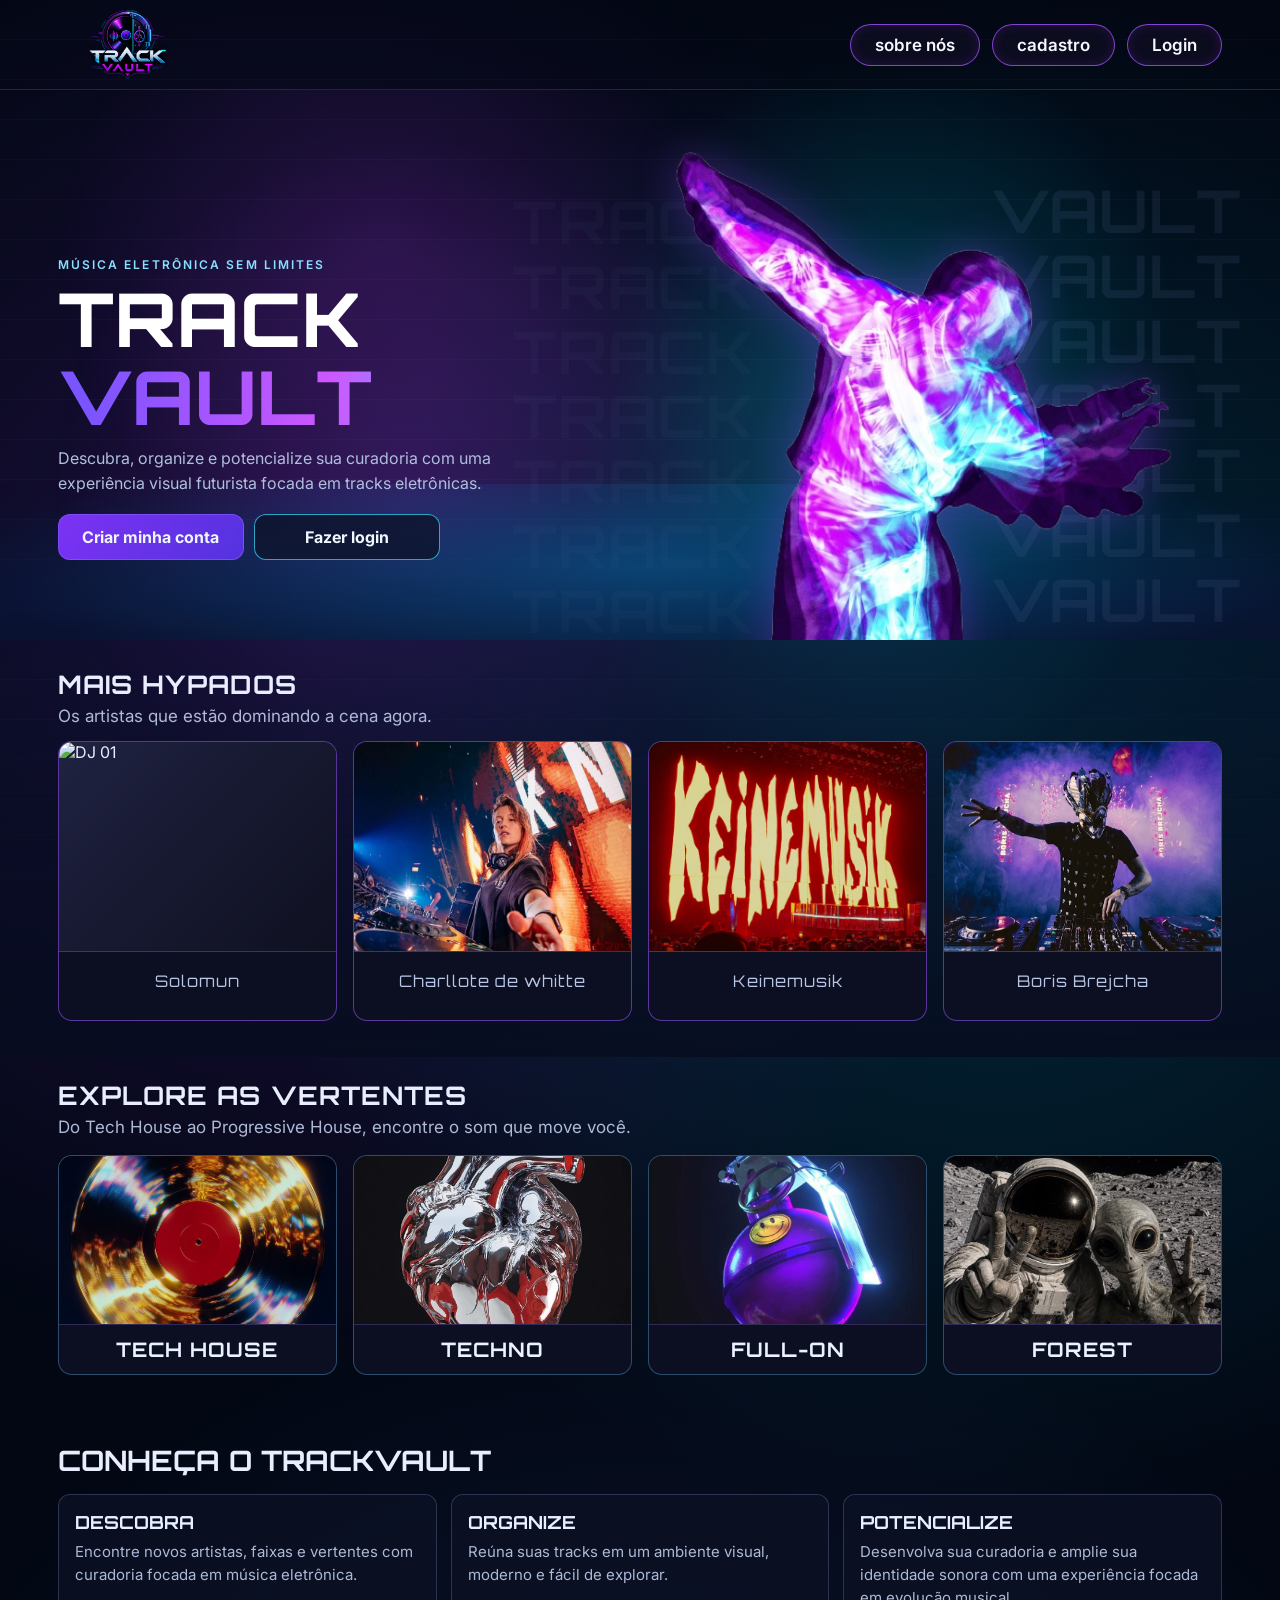
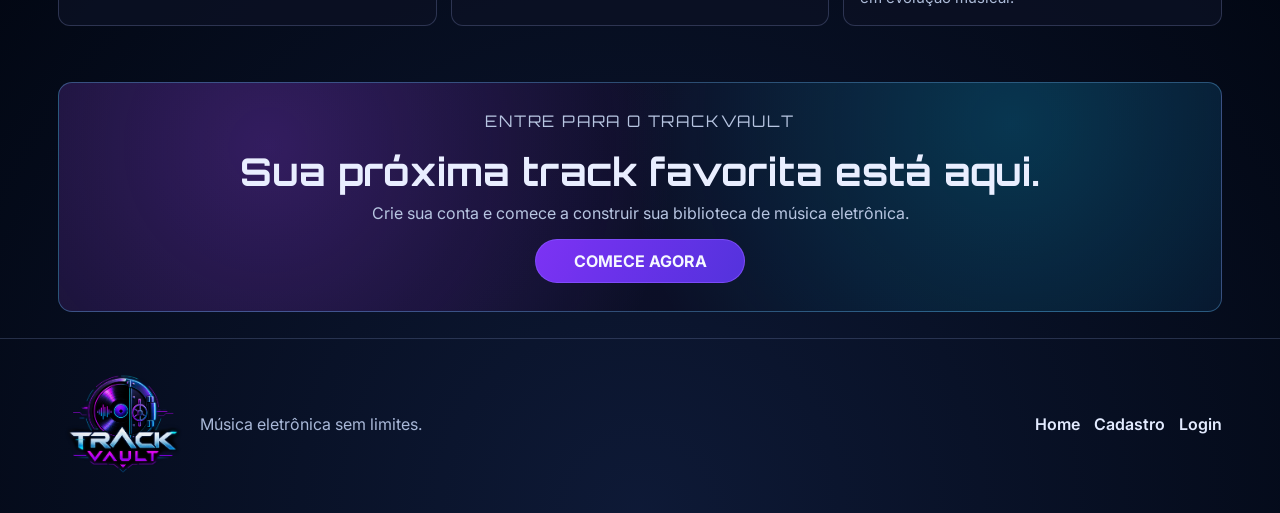
==== commit 8392b40e: "fix: Ajusta cards vertentes tela home" ====
--- a/public/index.html
+++ b/public/index.html
@@ -150,30 +150,30 @@
     <div class="grade-vertentes">
       <article class="card-vertente">
         <div class="capa-vertente">
-          <img src="assets/djslot2.png" alt="Tech House">
+          <img src="assets/imgTechhouse.png" alt="Tech House">
         </div>
         <h3>TECH HOUSE</h3>
       </article>
 
       <article class="card-vertente">
         <div class="capa-vertente">
-          <img src="assets/charlotte.jpg" alt="Techno">
+          <img src="assets/BannerTechno.jpg" alt="Techno">
         </div>
         <h3>TECHNO</h3>
       </article>
 
       <article class="card-vertente">
         <div class="capa-vertente">
-          <img src="assets/keinemusicneon.jpg" alt="Melodic Techno">
-        </div>
-        <h3>MELODIC TECHNO</h3>
-      </article>
-
-      <article class="card-vertente">
-        <div class="capa-vertente">
-          <img src="assets/central.jpg" alt="Progressive House">
-        </div>
-        <h3>PROGRESSIVE HOUSE</h3>
+          <img src="assets/BannerFullon.jpg" alt="Full-on">
+        </div>
+        <h3>FULL-ON</h3>
+      </article>
+
+      <article class="card-vertente">
+        <div class="capa-vertente">
+          <img src="assets/ForestBanner.jpg" alt="Forest">
+        </div>
+        <h3>FOREST</h3>
       </article>
     </div>
   </section>
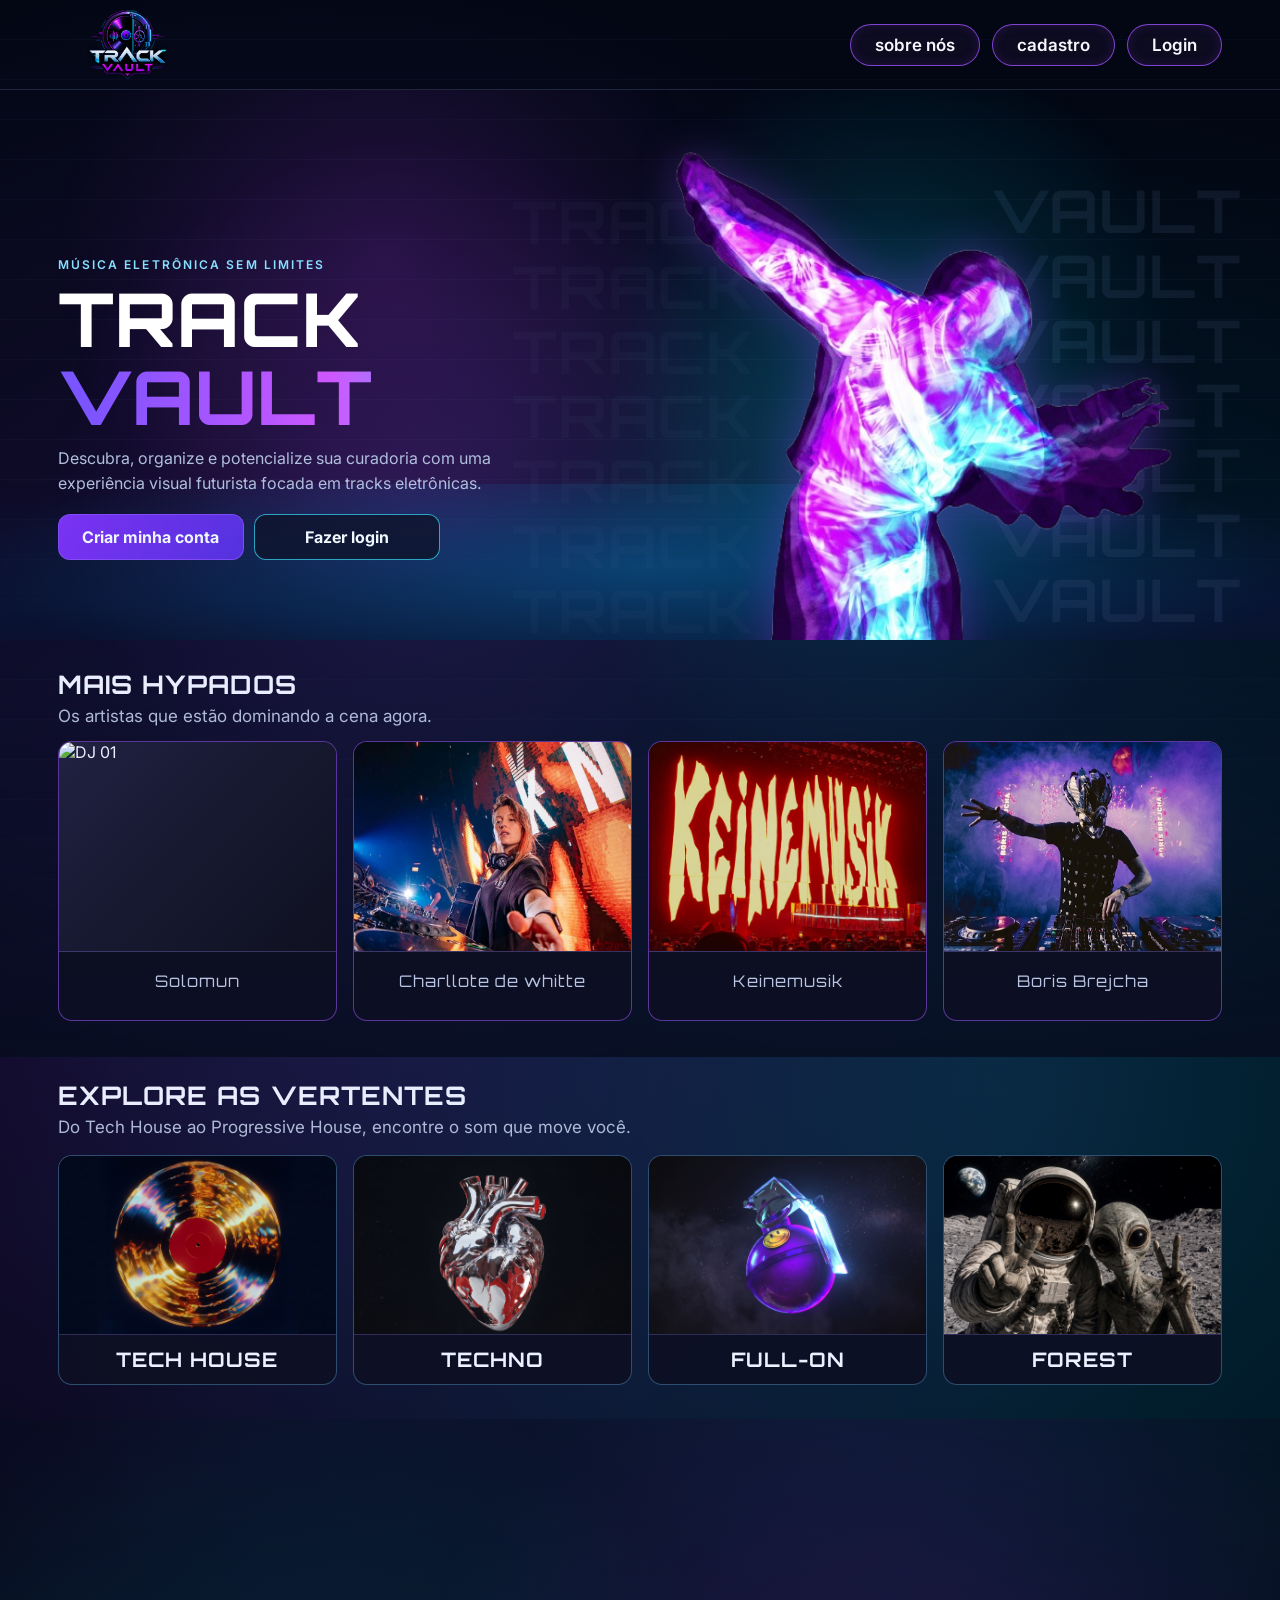
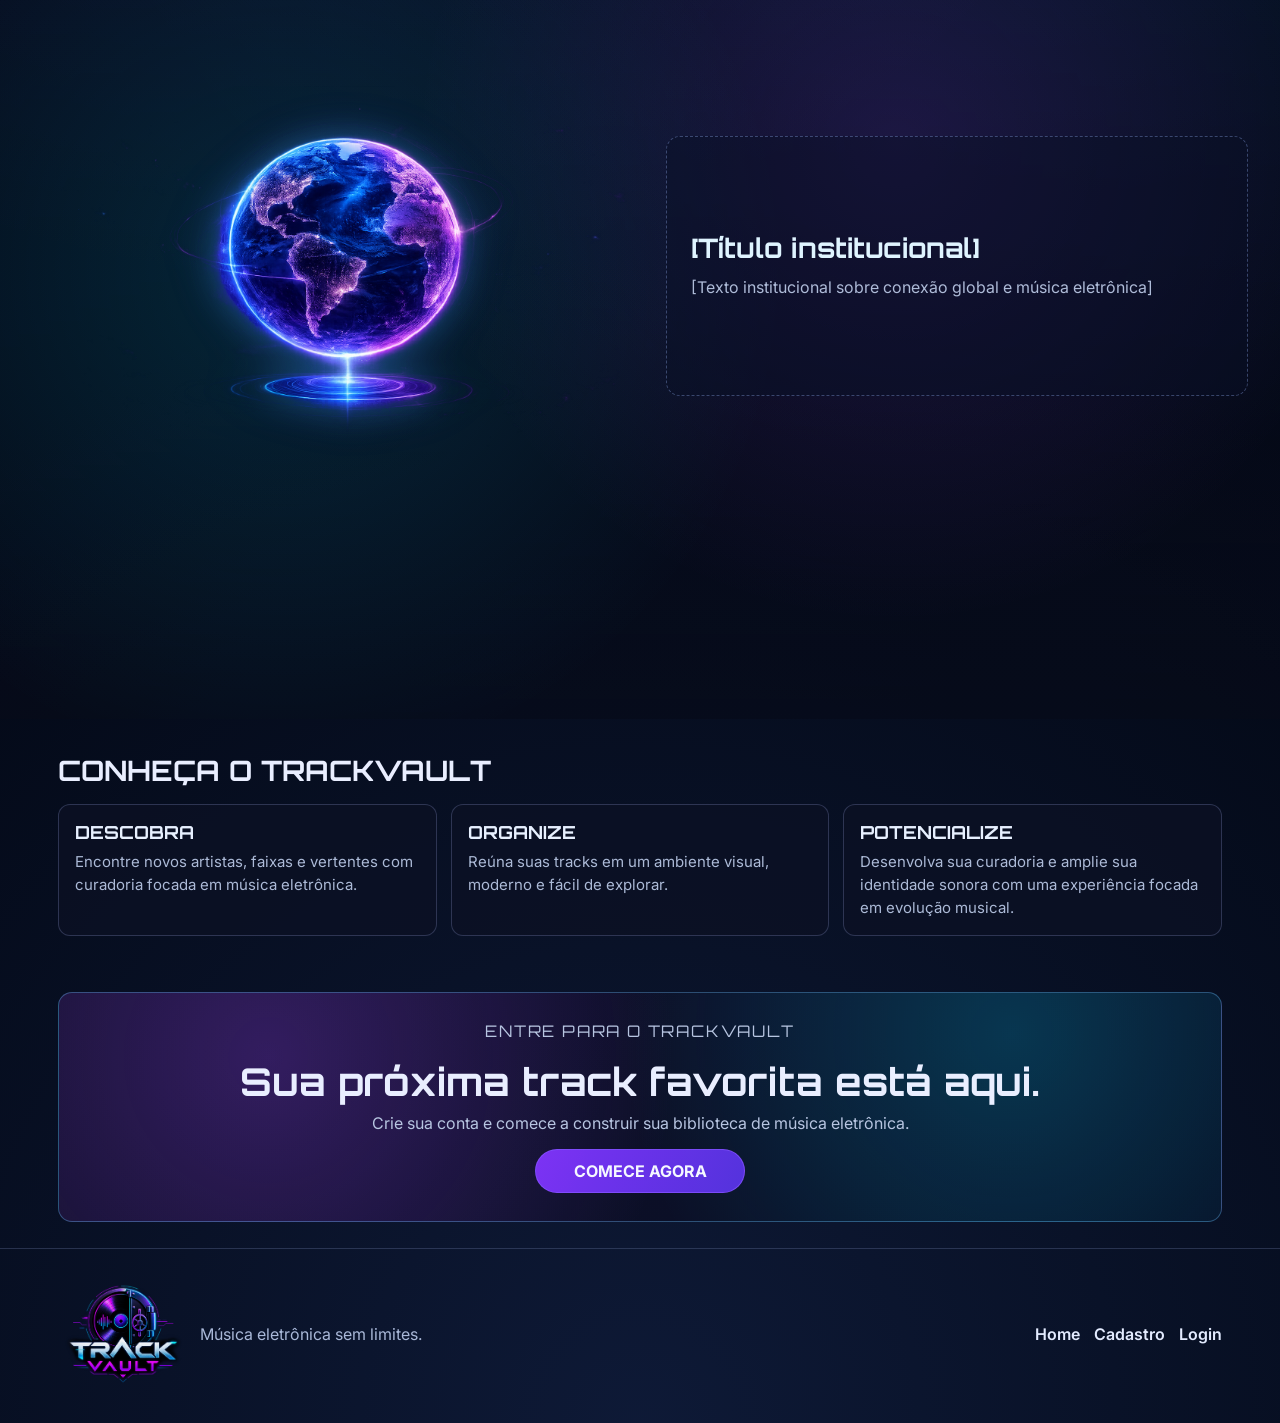
==== commit 7a15b24f: "fix: Ajusta CSS" ====
--- a/public/index.html
+++ b/public/index.html
@@ -150,14 +150,14 @@
     <div class="grade-vertentes">
       <article class="card-vertente">
         <div class="capa-vertente">
-          <img src="assets/imgTechhouse.png" alt="Tech House">
+          <img src="assets/TechhouseBanner.jpg" alt="Tech House">
         </div>
         <h3>TECH HOUSE</h3>
       </article>
 
       <article class="card-vertente">
         <div class="capa-vertente">
-          <img src="assets/BannerTechno.jpg" alt="Techno">
+          <img src="assets/TechnoBanner.jpg" alt="Techno">
         </div>
         <h3>TECHNO</h3>
       </article>
@@ -171,10 +171,22 @@
 
       <article class="card-vertente">
         <div class="capa-vertente">
-          <img src="assets/ForestBanner.jpg" alt="Forest">
+          <img src="assets/BannerForest.jpg" alt="Forest">
         </div>
         <h3>FOREST</h3>
       </article>
+    </div>
+  </section>
+
+  <!-- Espaço reservado para futura seção "Sobre Nós" -->
+  <section class="espaco-sobre">
+    <div class="espaco-sobre-globo">
+      <img src="assets/globocadastro (1).png" alt="Globo representando conexão global">
+    </div>
+
+    <div class="espaco-sobre-conteudo">
+      <h2>[Título institucional]</h2>
+      <p>[Texto institucional sobre conexão global e música eletrônica]</p>
     </div>
   </section>
 
--- a/public/css/index.css
+++ b/public/css/index.css
@@ -370,10 +370,11 @@
     display: grid;
     grid-template-columns: repeat(4, minmax(0, 1fr));
     gap: 16px;
+    align-items: stretch;
 }
 
 .card-vertente {
-    height: 220px;
+    height: 230px;
     border: 1px solid rgba(112, 200, 255, 0.34);
     border-radius: 14px;
     overflow: hidden;
@@ -384,7 +385,7 @@
 }
 
 .capa-vertente {
-    height: 170px;
+    height: 180px;
     overflow: hidden;
     border-bottom: 1px solid rgba(125, 104, 196, 0.32);
 }
@@ -393,7 +394,69 @@
     width: 100%;
     height: 100%;
     object-fit: cover;
+    object-position: center;
     display: block;
+}
+
+/* Espaço visual da seção "Sobre Nós" */
+.espaco-sobre { /* Seção institucional intermediária (globo + área de texto) */
+    min-height: 900px;
+    padding: 28px 4.5% 34px;
+    display: grid;
+    grid-template-columns: 50% 50%;
+    align-items: center;
+    gap: 26px;
+    background:
+        radial-gradient(circle at 22% 50%, rgba(0, 217, 255, 0.14), transparent 46%),
+        radial-gradient(circle at 70% 36%, rgba(154, 64, 255, 0.16), transparent 45%),
+        linear-gradient(180deg, rgba(8, 14, 34, 0.45), rgba(7, 11, 25, 0.72));
+}
+
+/* Área do globo à esquerda */
+.espaco-sobre-globo { /* Coluna esquerda da seção (imagem principal) */
+    display: flex;
+    justify-content: center;
+    align-items: center;
+}
+
+/* Imagem principal do globo sem deformação */
+.espaco-sobre-globo img { /* Imagem globoIndex dentro da coluna esquerda */
+    width: 100%;
+    max-width: 780px;        /* Tamanho da imagem globo terretre na tela index */
+    max-height: 430px;
+    height: 100%;
+    object-fit: contain;
+    object-position: center;
+    filter:
+        drop-shadow(0 0 16px rgba(0, 215, 255, 0.25))
+        drop-shadow(0 0 20px rgba(128, 70, 255, 0.22));
+}
+
+/* Área reservada para texto institucional */
+.espaco-sobre-conteudo { /* Coluna direita da seção (conteúdo institucional) */
+    min-height: 260px;
+    border: 1px dashed rgba(124, 149, 210, 0.42);
+    border-radius: 14px;
+    padding: 22px 24px;
+    background: rgba(10, 16, 38, 0.45);
+    display: flex;
+    flex-direction: column;
+    justify-content: center;
+    gap: 10px;
+}
+
+/* Placeholder do título da seção */
+.espaco-sobre-conteudo h2 {
+    font-family: 'Orbitron', Arial, sans-serif;
+    font-weight: 700;
+    font-size: clamp(20px, 2.1vw, 30px);
+    color: #dff4ff;
+}
+
+/* Placeholder do parágrafo institucional */
+.espaco-sobre-conteudo p {
+    color: #aebbd8;
+    line-height: 1.6;
 }
 
 .card-vertente h3 {
@@ -592,6 +655,26 @@
         grid-template-columns: repeat(2, minmax(0, 1fr));
     }
 
+    .espaco-sobre { /* Seção institucional intermediária em tablet/mobile */
+        grid-template-columns: 1fr;
+        justify-items: center;
+        text-align: center;
+        gap: 18px;
+        min-height: 0;
+        padding: 22px 14px 30px;
+    }
+
+    .espaco-sobre-globo img { /* Imagem principal centralizada em telas menores */
+        width: min(95%, 560px);
+        max-height: none;
+        height: auto;
+    }
+
+    .espaco-sobre-conteudo { /* Área de texto abaixo da imagem em telas menores */
+        width: min(100%, 620px);
+        min-height: 220px;
+    }
+
     .blocos-institucional {
         grid-template-columns: 1fr;
     }
@@ -663,6 +746,19 @@
         grid-template-columns: 1fr;
     }
 
+    .espaco-sobre { /* Seção institucional intermediária em celular */
+        padding: 14px 14px 22px;
+    }
+
+    .espaco-sobre-globo img { /* Imagem ajustada para celular */
+        width: min(96%, 420px);
+    }
+
+    .espaco-sobre-conteudo { /* Área de texto ajustada para celular */
+        min-height: 160px;
+        padding: 14px;
+    }
+
     .rodape-home {
         flex-direction: column;
         align-items: flex-start;
